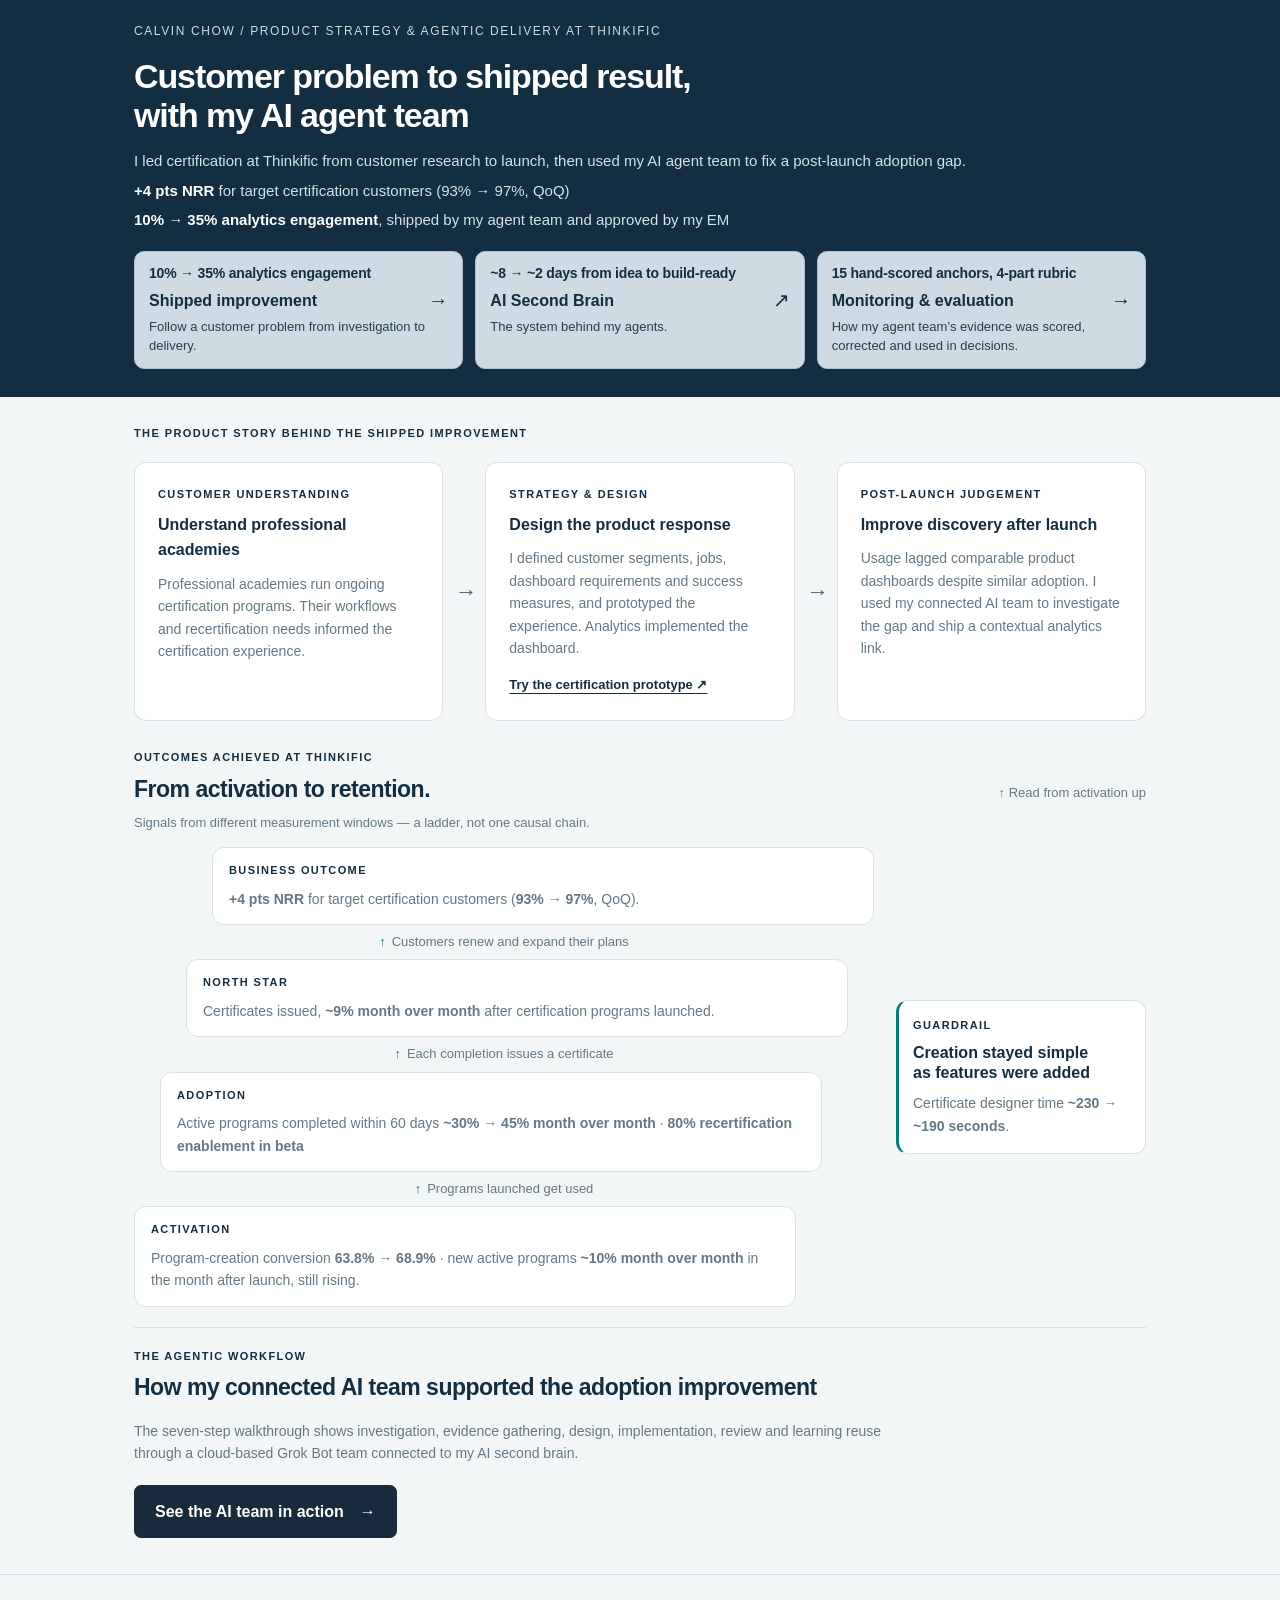
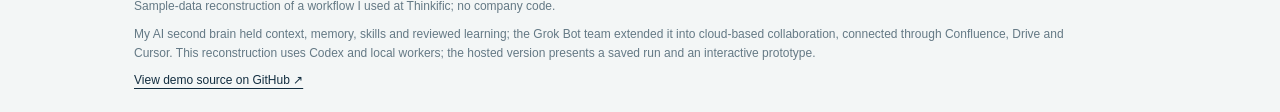
==== site/index.html @ 8ca62f76 "Give the cover hero a little more room. The eyebrow, headline, metric lines, and cards stay on the f" ====
<!doctype html>
<html lang="en">
<head><meta charset="utf-8"><meta name="viewport" content="width=device-width,initial-scale=1"><title>Calvin Chow · Agentic product workflow</title>
<style>
:root{--navy:#132e40;--action:#172b3c;--action-border:#172b3c;--action-hover:#36576b;--header-accent:#cedbe2;--hero-card:#cedbe2;--hero-border:#aebfc9;--hero-hover:#dce6eb;--teal:#097b7e;--muted:#647985;--line:#d8e2e6;--bg:#f3f6f6}*{box-sizing:border-box}body{margin:0;background:var(--bg);color:var(--navy);font:16px/1.6 -apple-system,BlinkMacSystemFont,"Segoe UI",sans-serif}a{color:var(--navy);text-underline-offset:4px}a:focus-visible{outline:3px solid #e8ad47;outline-offset:5px}.wrap{max-width:1140px;margin:auto;padding:0 5vw}header{background:var(--navy);color:white;padding:22px 0 28px}.name{font-size:12px;text-transform:uppercase;letter-spacing:1.6px;color:var(--header-accent)}.hero{max-width:none}.hero h1{margin:16px 0 14px}h1{font-size:32px;line-height:1.15;letter-spacing:-1.1px;margin:16px 0 14px;font-weight:650}@media(min-width:1200px){h1{font-size:34px}}.hero-lead{margin:0 0 20px}.hero-lead p{font-size:15px;line-height:1.55;color:#d5e2e8;max-width:none;margin:0}.hero-lead p+p{margin-top:6px}.hero-lead strong{color:#fff;font-weight:650}main.wrap{padding-top:28px;padding-bottom:36px}.intro{display:grid;grid-template-columns:repeat(3,1fr);gap:18px}.card{background:white;border:1px solid var(--line);border-radius:12px;padding:23px}h2{font-size:23px;line-height:1.3;letter-spacing:-.5px;margin:0 0 17px}h3{font-size:16px;margin:0 0 10px}.card p{color:var(--muted);font-size:14px;margin:0}.eyebrow{color:var(--navy);font-size:11px;text-transform:uppercase;letter-spacing:1.4px;font-weight:700;margin-bottom:8px}.outcomes{margin-top:28px}.timing{font-size:13px;color:var(--muted);margin:0 0 14px}.bottom{margin-top:20px}.workflow-bridge{margin-top:20px;padding-top:20px;border-top:1px solid var(--line)}.workflow-bridge p{font-size:14px;color:var(--muted);max-width:760px;margin:0}.actions{display:flex;align-items:center;flex-wrap:wrap;gap:18px}.cta{display:inline-flex;align-items:center;gap:16px;background:var(--action);color:white;padding:13px 20px;border-radius:7px;text-decoration:none;font-weight:650;border:1px solid var(--action-border)}.cta:hover{background:var(--action-hover)}footer{border-top:1px solid var(--line);padding:22px 0;font-size:12px;color:var(--muted)}footer p{margin:0 0 8px;max-width:950px}
html{scroll-behavior:smooth;scroll-padding-top:20px}.prototype-link{display:inline-block;font-size:13px;font-weight:650;margin-top:16px}.prototype-note{display:block;font-size:11px;color:var(--muted);margin-top:6px}#prototype{scroll-margin-top:30px}.story-label{margin-bottom:20px}.intro{grid-template-columns:minmax(0,1fr) 18px minmax(0,1fr) 18px minmax(0,1fr);gap:12px}.story-arrow{align-self:center;text-align:center;color:var(--navy);font-size:22px;line-height:1;opacity:.75}
.path-cards{display:grid;grid-template-columns:repeat(3,minmax(0,1fr));gap:12px;margin:0}.path-card{display:flex;flex-direction:column;gap:4px;min-height:100%;padding:12px 14px;border-radius:10px;border:1px solid var(--hero-border);background:var(--hero-card);text-decoration:none;color:var(--navy);transition:background .15s,border-color .15s}.path-card:hover{background:var(--hero-hover);border-color:var(--hero-border)}.path-kicker{font-size:14px;font-weight:700;line-height:1.35;letter-spacing:-.2px}.path-title{display:flex;align-items:center;justify-content:space-between;gap:12px;font-size:16px;font-weight:650;line-height:1.35}.path-title>span{color:var(--navy);font-size:20px;font-weight:400}.path-description{font-size:13px;line-height:1.45;color:#243e4c}
.ladder-layout{display:grid;grid-template-columns:minmax(0,1fr) 250px;gap:22px;align-items:center}.ladder{list-style:none;padding:0;margin:0;display:flex;flex-direction:column-reverse}.rung{background:#fff;border:1px solid var(--line);border-radius:12px;padding:14px 16px}.ladder .rung:nth-child(1){margin-right:78px}.ladder .rung:nth-child(3){margin-left:26px;margin-right:52px}.ladder .rung:nth-child(5){margin-left:52px;margin-right:26px}.ladder .rung:nth-child(7){margin-left:78px}.rung h3{margin:0 0 6px}.rung p{margin:0;color:var(--muted);font-size:14px}.rung p+p{margin-top:6px}.rung-link{padding:8px 18px;text-align:center;color:var(--muted);font-size:13px;line-height:1.4}.rung-link span{color:var(--teal);font-weight:650;margin-right:6px}.guardrail{background:#fff;border:1px solid var(--line);border-left:3px solid var(--teal);border-radius:12px;padding:16px 16px 16px 14px}.outcomes-head{display:flex;align-items:baseline;justify-content:space-between;gap:16px;margin:0 0 8px}.outcomes-head h2{margin:0}.ladder-cue{margin:0;font-size:13px;color:var(--muted);white-space:nowrap}.guardrail h3{margin:0 0 8px;line-height:1.3}.guardrail p{margin:0;color:var(--muted);font-size:14px}
@media(max-width:900px){.path-cards{grid-template-columns:1fr}}
@media(max-width:760px){.intro{grid-template-columns:minmax(0,1fr);gap:14px}.ladder-layout{grid-template-columns:1fr}.ladder-heading,.outcomes-head{flex-wrap:wrap}.ladder-cue{white-space:normal}.ladder .rung{margin:0!important}.wrap{padding:0 6vw}header{padding-bottom:24px}.card{padding:20px}.story-arrow{justify-self:center;transform:rotate(90deg)}}
@media(prefers-reduced-motion:reduce){html{scroll-behavior:auto}.path-card{transition:none}}
</style><script defer src="analytics.js"></script>
</head>
<body><header><div class="wrap"><div class="name">Calvin Chow / Product strategy &amp; agentic delivery at Thinkific</div><div class="hero"><h1>Customer problem to shipped result,<br>with my AI agent team</h1><!-- 10% → 35% metric name: analytics engagement --><div class="hero-lead"><p>I led certification at Thinkific from customer research to launch, then used my AI agent team to fix a post-launch adoption gap.</p><p><strong>+4 pts NRR</strong> for target certification customers (93% → 97%, QoQ)</p><p><strong>10% → 35% analytics engagement</strong>, shipped by my agent team and approved by my EM</p></div><div class="path-cards" aria-label="Explore the agent team"><a class="path-card" href="workflow.html"><span class="path-kicker">10% → 35% analytics engagement</span><span class="path-title">Shipped improvement <span aria-hidden="true">→</span></span><span class="path-description">Follow a customer problem from investigation to delivery.</span></a><a class="path-card" href="https://calvin-chow-pm.github.io/pm-ai-second-brain/"><span class="path-kicker">~8 → ~2 days from idea to build-ready</span><span class="path-title">AI Second Brain <span aria-hidden="true">↗</span></span><span class="path-description">The system behind my agents.</span></a><a class="path-card" href="system.html"><span class="path-kicker">15 hand-scored anchors, 4-part rubric</span><span class="path-title">Monitoring &amp; evaluation <span aria-hidden="true">→</span></span><span class="path-description">How my agent team’s evidence was scored, corrected and used in decisions.</span></a></div></div></div></header>
<main class="wrap">
<section id="strategy" aria-label="Product strategy"><div class="eyebrow story-label">The product story behind the shipped improvement</div><div class="intro"><section class="card"><div class="eyebrow">Customer understanding</div><h3>Understand professional academies</h3><p>Professional academies run ongoing certification programs. Their workflows and recertification needs informed the certification experience.</p></section><span class="story-arrow" aria-hidden="true">→</span><section class="card"><div class="eyebrow">Strategy &amp; design</div><h3>Design the product response</h3><p>I defined customer segments, jobs, dashboard requirements and success measures, and prototyped the experience. Analytics implemented the dashboard.</p><a class="prototype-link" id="prototype" href="https://calvin-chow-pm.github.io/agentic-product-workflow/prototype.html?view=overview">Try the certification prototype ↗</a></section><span class="story-arrow" aria-hidden="true">→</span><section class="card"><div class="eyebrow">Post-launch judgement</div><h3>Improve discovery after launch</h3><p>Usage lagged comparable product dashboards despite similar adoption. I used my connected AI team to investigate the gap and ship a contextual analytics link.</p></section></div>
</section>
<section class="outcomes" id="outcomes"><div class="eyebrow">Outcomes achieved at Thinkific</div><div class="outcomes-head"><h2>From activation to retention.</h2><p class="ladder-cue">↑ Read from activation up</p></div><p class="timing">Signals from different measurement windows — a ladder, not one causal chain.</p><div class="ladder-layout"><ol class="ladder"><li class="rung"><div class="eyebrow">Activation</div><p>Program-creation conversion <strong>63.8% → 68.9%</strong> · new active programs <strong>~10% month over month</strong> in the month after launch, still rising.</p></li><li class="rung-link"><span aria-hidden="true">↑</span>Programs launched get used</li><li class="rung"><div class="eyebrow">Adoption</div><p>Active programs completed within 60 days <strong>~30% → 45% month over month</strong> · <strong>80% recertification enablement in beta</strong></p></li><li class="rung-link"><span aria-hidden="true">↑</span>Each completion issues a certificate</li><li class="rung"><div class="eyebrow">North star</div><p>Certificates issued, <strong>~9% month over month</strong> after certification programs launched.</p></li><li class="rung-link"><span aria-hidden="true">↑</span>Customers renew and expand their plans</li><li class="rung"><div class="eyebrow">Business outcome</div><p><strong>+4 pts NRR</strong> for target certification customers (<strong>93% → 97%</strong>, QoQ).</p></li></ol><aside class="guardrail"><div class="eyebrow">Guardrail</div><h3>Creation stayed simple<br>as features were added</h3><p>Certificate designer time <strong>~230 → ~190 seconds</strong>.</p></aside></div></section>
<section class="workflow-bridge" aria-labelledby="workflow-heading"><div class="eyebrow">The agentic workflow</div><h2 id="workflow-heading">How my connected AI team supported the adoption improvement</h2><p>The seven-step walkthrough shows investigation, evidence gathering, design, implementation, review and learning reuse through a cloud-based Grok Bot team connected to my AI second brain.</p><div class="actions bottom"><a class="cta" href="workflow.html">See the AI team in action <span aria-hidden="true">→</span></a></div></section></main>
<footer><div class="wrap"><p>Sample-data reconstruction of a workflow I used at Thinkific; no company code.</p><p>My AI second brain held context, memory, skills and reviewed learning; the Grok Bot team extended it into cloud-based collaboration, connected through Confluence, Drive and Cursor. This reconstruction uses Codex and local workers; the hosted version presents a saved run and an interactive prototype.</p><a href="https://github.com/calvin-chow-pm/agentic-product-workflow">View demo source on GitHub ↗</a></div></footer></body></html>
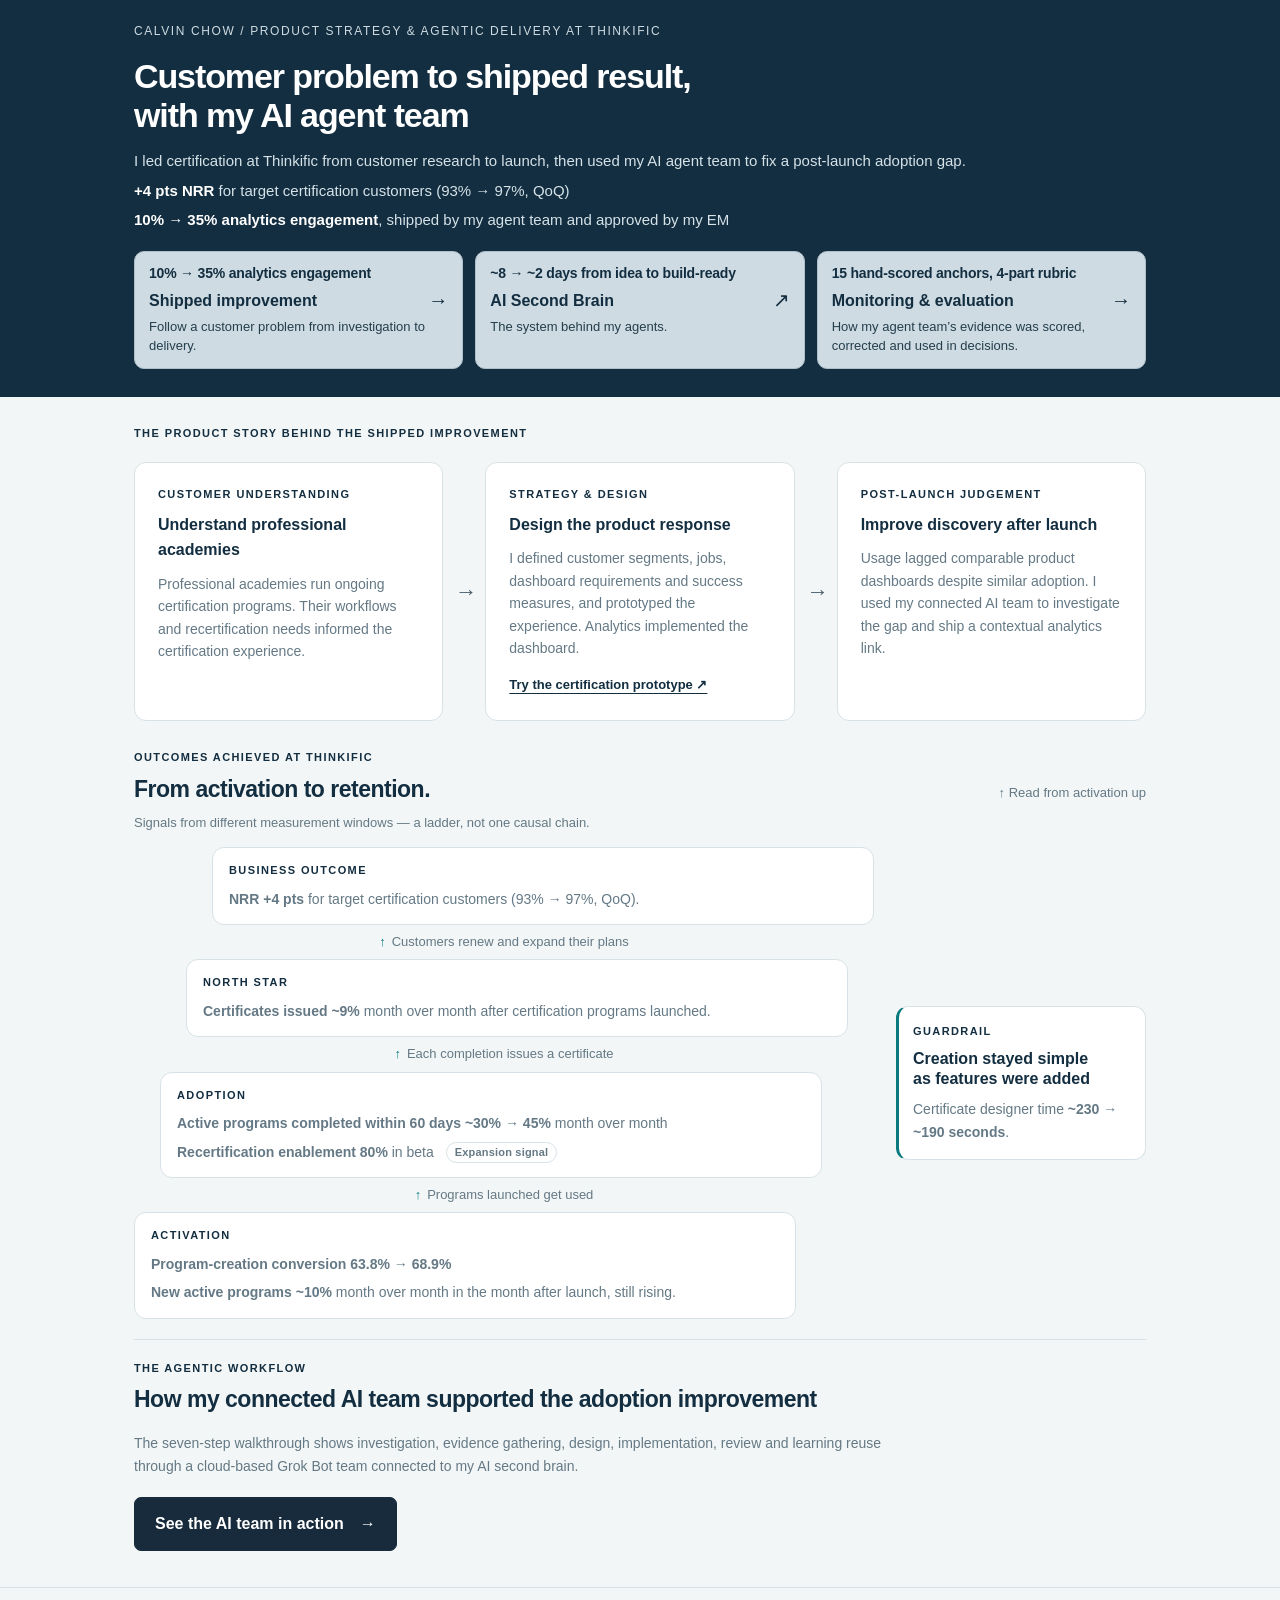
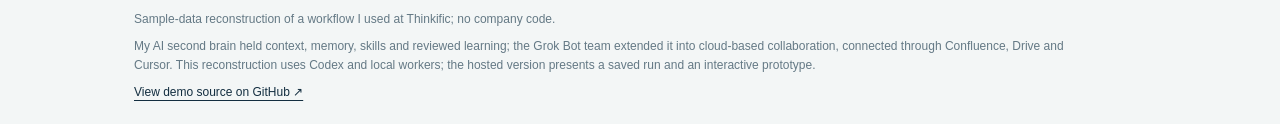
==== commit f9693231: "Format ladder metrics and clear the monitoring CTA from the divider. Each metric name and change are" ====
--- a/site/index.html
+++ b/site/index.html
@@ -5,7 +5,7 @@
 :root{--navy:#132e40;--action:#172b3c;--action-border:#172b3c;--action-hover:#36576b;--header-accent:#cedbe2;--hero-card:#cedbe2;--hero-border:#aebfc9;--hero-hover:#dce6eb;--teal:#097b7e;--muted:#647985;--line:#d8e2e6;--bg:#f3f6f6}*{box-sizing:border-box}body{margin:0;background:var(--bg);color:var(--navy);font:16px/1.6 -apple-system,BlinkMacSystemFont,"Segoe UI",sans-serif}a{color:var(--navy);text-underline-offset:4px}a:focus-visible{outline:3px solid #e8ad47;outline-offset:5px}.wrap{max-width:1140px;margin:auto;padding:0 5vw}header{background:var(--navy);color:white;padding:22px 0 28px}.name{font-size:12px;text-transform:uppercase;letter-spacing:1.6px;color:var(--header-accent)}.hero{max-width:none}.hero h1{margin:16px 0 14px}h1{font-size:32px;line-height:1.15;letter-spacing:-1.1px;margin:16px 0 14px;font-weight:650}@media(min-width:1200px){h1{font-size:34px}}.hero-lead{margin:0 0 20px}.hero-lead p{font-size:15px;line-height:1.55;color:#d5e2e8;max-width:none;margin:0}.hero-lead p+p{margin-top:6px}.hero-lead strong{color:#fff;font-weight:650}main.wrap{padding-top:28px;padding-bottom:36px}.intro{display:grid;grid-template-columns:repeat(3,1fr);gap:18px}.card{background:white;border:1px solid var(--line);border-radius:12px;padding:23px}h2{font-size:23px;line-height:1.3;letter-spacing:-.5px;margin:0 0 17px}h3{font-size:16px;margin:0 0 10px}.card p{color:var(--muted);font-size:14px;margin:0}.eyebrow{color:var(--navy);font-size:11px;text-transform:uppercase;letter-spacing:1.4px;font-weight:700;margin-bottom:8px}.outcomes{margin-top:28px}.timing{font-size:13px;color:var(--muted);margin:0 0 14px}.bottom{margin-top:20px}.workflow-bridge{margin-top:20px;padding-top:20px;border-top:1px solid var(--line)}.workflow-bridge p{font-size:14px;color:var(--muted);max-width:760px;margin:0}.actions{display:flex;align-items:center;flex-wrap:wrap;gap:18px}.cta{display:inline-flex;align-items:center;gap:16px;background:var(--action);color:white;padding:13px 20px;border-radius:7px;text-decoration:none;font-weight:650;border:1px solid var(--action-border)}.cta:hover{background:var(--action-hover)}footer{border-top:1px solid var(--line);padding:22px 0;font-size:12px;color:var(--muted)}footer p{margin:0 0 8px;max-width:950px}
 html{scroll-behavior:smooth;scroll-padding-top:20px}.prototype-link{display:inline-block;font-size:13px;font-weight:650;margin-top:16px}.prototype-note{display:block;font-size:11px;color:var(--muted);margin-top:6px}#prototype{scroll-margin-top:30px}.story-label{margin-bottom:20px}.intro{grid-template-columns:minmax(0,1fr) 18px minmax(0,1fr) 18px minmax(0,1fr);gap:12px}.story-arrow{align-self:center;text-align:center;color:var(--navy);font-size:22px;line-height:1;opacity:.75}
 .path-cards{display:grid;grid-template-columns:repeat(3,minmax(0,1fr));gap:12px;margin:0}.path-card{display:flex;flex-direction:column;gap:4px;min-height:100%;padding:12px 14px;border-radius:10px;border:1px solid var(--hero-border);background:var(--hero-card);text-decoration:none;color:var(--navy);transition:background .15s,border-color .15s}.path-card:hover{background:var(--hero-hover);border-color:var(--hero-border)}.path-kicker{font-size:14px;font-weight:700;line-height:1.35;letter-spacing:-.2px}.path-title{display:flex;align-items:center;justify-content:space-between;gap:12px;font-size:16px;font-weight:650;line-height:1.35}.path-title>span{color:var(--navy);font-size:20px;font-weight:400}.path-description{font-size:13px;line-height:1.45;color:#243e4c}
-.ladder-layout{display:grid;grid-template-columns:minmax(0,1fr) 250px;gap:22px;align-items:center}.ladder{list-style:none;padding:0;margin:0;display:flex;flex-direction:column-reverse}.rung{background:#fff;border:1px solid var(--line);border-radius:12px;padding:14px 16px}.ladder .rung:nth-child(1){margin-right:78px}.ladder .rung:nth-child(3){margin-left:26px;margin-right:52px}.ladder .rung:nth-child(5){margin-left:52px;margin-right:26px}.ladder .rung:nth-child(7){margin-left:78px}.rung h3{margin:0 0 6px}.rung p{margin:0;color:var(--muted);font-size:14px}.rung p+p{margin-top:6px}.rung-link{padding:8px 18px;text-align:center;color:var(--muted);font-size:13px;line-height:1.4}.rung-link span{color:var(--teal);font-weight:650;margin-right:6px}.guardrail{background:#fff;border:1px solid var(--line);border-left:3px solid var(--teal);border-radius:12px;padding:16px 16px 16px 14px}.outcomes-head{display:flex;align-items:baseline;justify-content:space-between;gap:16px;margin:0 0 8px}.outcomes-head h2{margin:0}.ladder-cue{margin:0;font-size:13px;color:var(--muted);white-space:nowrap}.guardrail h3{margin:0 0 8px;line-height:1.3}.guardrail p{margin:0;color:var(--muted);font-size:14px}
+.ladder-layout{display:grid;grid-template-columns:minmax(0,1fr) 250px;gap:22px;align-items:center}.ladder{list-style:none;padding:0;margin:0;display:flex;flex-direction:column-reverse}.rung{background:#fff;border:1px solid var(--line);border-radius:12px;padding:14px 16px}.ladder .rung:nth-child(1){margin-right:78px}.ladder .rung:nth-child(3){margin-left:26px;margin-right:52px}.ladder .rung:nth-child(5){margin-left:52px;margin-right:26px}.ladder .rung:nth-child(7){margin-left:78px}.rung h3{margin:0 0 6px}.rung p{margin:0;color:var(--muted);font-size:14px}.signal{display:inline-block;margin-left:8px;padding:1px 8px;border:1px solid var(--line);border-radius:999px;color:var(--muted);font-size:11px;font-weight:650;letter-spacing:.2px;line-height:1.6;vertical-align:1px}.rung p+p{margin-top:6px}.rung-link{padding:8px 18px;text-align:center;color:var(--muted);font-size:13px;line-height:1.4}.rung-link span{color:var(--teal);font-weight:650;margin-right:6px}.guardrail{background:#fff;border:1px solid var(--line);border-left:3px solid var(--teal);border-radius:12px;padding:16px 16px 16px 14px}.outcomes-head{display:flex;align-items:baseline;justify-content:space-between;gap:16px;margin:0 0 8px}.outcomes-head h2{margin:0}.ladder-cue{margin:0;font-size:13px;color:var(--muted);white-space:nowrap}.guardrail h3{margin:0 0 8px;line-height:1.3}.guardrail p{margin:0;color:var(--muted);font-size:14px}
 @media(max-width:900px){.path-cards{grid-template-columns:1fr}}
 @media(max-width:760px){.intro{grid-template-columns:minmax(0,1fr);gap:14px}.ladder-layout{grid-template-columns:1fr}.ladder-heading,.outcomes-head{flex-wrap:wrap}.ladder-cue{white-space:normal}.ladder .rung{margin:0!important}.wrap{padding:0 6vw}header{padding-bottom:24px}.card{padding:20px}.story-arrow{justify-self:center;transform:rotate(90deg)}}
 @media(prefers-reduced-motion:reduce){html{scroll-behavior:auto}.path-card{transition:none}}
@@ -15,6 +15,6 @@
 <main class="wrap">
 <section id="strategy" aria-label="Product strategy"><div class="eyebrow story-label">The product story behind the shipped improvement</div><div class="intro"><section class="card"><div class="eyebrow">Customer understanding</div><h3>Understand professional academies</h3><p>Professional academies run ongoing certification programs. Their workflows and recertification needs informed the certification experience.</p></section><span class="story-arrow" aria-hidden="true">→</span><section class="card"><div class="eyebrow">Strategy &amp; design</div><h3>Design the product response</h3><p>I defined customer segments, jobs, dashboard requirements and success measures, and prototyped the experience. Analytics implemented the dashboard.</p><a class="prototype-link" id="prototype" href="https://calvin-chow-pm.github.io/agentic-product-workflow/prototype.html?view=overview">Try the certification prototype ↗</a></section><span class="story-arrow" aria-hidden="true">→</span><section class="card"><div class="eyebrow">Post-launch judgement</div><h3>Improve discovery after launch</h3><p>Usage lagged comparable product dashboards despite similar adoption. I used my connected AI team to investigate the gap and ship a contextual analytics link.</p></section></div>
 </section>
-<section class="outcomes" id="outcomes"><div class="eyebrow">Outcomes achieved at Thinkific</div><div class="outcomes-head"><h2>From activation to retention.</h2><p class="ladder-cue">↑ Read from activation up</p></div><p class="timing">Signals from different measurement windows — a ladder, not one causal chain.</p><div class="ladder-layout"><ol class="ladder"><li class="rung"><div class="eyebrow">Activation</div><p>Program-creation conversion <strong>63.8% → 68.9%</strong> · new active programs <strong>~10% month over month</strong> in the month after launch, still rising.</p></li><li class="rung-link"><span aria-hidden="true">↑</span>Programs launched get used</li><li class="rung"><div class="eyebrow">Adoption</div><p>Active programs completed within 60 days <strong>~30% → 45% month over month</strong> · <strong>80% recertification enablement in beta</strong></p></li><li class="rung-link"><span aria-hidden="true">↑</span>Each completion issues a certificate</li><li class="rung"><div class="eyebrow">North star</div><p>Certificates issued, <strong>~9% month over month</strong> after certification programs launched.</p></li><li class="rung-link"><span aria-hidden="true">↑</span>Customers renew and expand their plans</li><li class="rung"><div class="eyebrow">Business outcome</div><p><strong>+4 pts NRR</strong> for target certification customers (<strong>93% → 97%</strong>, QoQ).</p></li></ol><aside class="guardrail"><div class="eyebrow">Guardrail</div><h3>Creation stayed simple<br>as features were added</h3><p>Certificate designer time <strong>~230 → ~190 seconds</strong>.</p></aside></div></section>
+<section class="outcomes" id="outcomes"><div class="eyebrow">Outcomes achieved at Thinkific</div><div class="outcomes-head"><h2>From activation to retention.</h2><p class="ladder-cue">↑ Read from activation up</p></div><p class="timing">Signals from different measurement windows — a ladder, not one causal chain.</p><div class="ladder-layout"><ol class="ladder"><li class="rung"><div class="eyebrow">Activation</div><p><strong>Program-creation conversion</strong> <strong>63.8% → 68.9%</strong></p><p><strong>New active programs</strong> <strong>~10%</strong> month over month in the month after launch, still rising.</p></li><li class="rung-link"><span aria-hidden="true">↑</span>Programs launched get used</li><li class="rung"><div class="eyebrow">Adoption</div><p><strong>Active programs completed within 60 days</strong> <strong>~30% → 45%</strong> month over month</p><p><strong>Recertification enablement</strong> <strong>80%</strong> in beta <span class="signal">Expansion signal</span></p></li><li class="rung-link"><span aria-hidden="true">↑</span>Each completion issues a certificate</li><li class="rung"><div class="eyebrow">North star</div><p><strong>Certificates issued</strong> <strong>~9%</strong> month over month after certification programs launched.</p></li><li class="rung-link"><span aria-hidden="true">↑</span>Customers renew and expand their plans</li><li class="rung"><div class="eyebrow">Business outcome</div><p><strong>NRR</strong> <strong>+4 pts</strong> for target certification customers (93% → 97%, QoQ).</p></li></ol><aside class="guardrail"><div class="eyebrow">Guardrail</div><h3>Creation stayed simple<br>as features were added</h3><p>Certificate designer time <strong>~230 → ~190 seconds</strong>.</p></aside></div></section>
 <section class="workflow-bridge" aria-labelledby="workflow-heading"><div class="eyebrow">The agentic workflow</div><h2 id="workflow-heading">How my connected AI team supported the adoption improvement</h2><p>The seven-step walkthrough shows investigation, evidence gathering, design, implementation, review and learning reuse through a cloud-based Grok Bot team connected to my AI second brain.</p><div class="actions bottom"><a class="cta" href="workflow.html">See the AI team in action <span aria-hidden="true">→</span></a></div></section></main>
 <footer><div class="wrap"><p>Sample-data reconstruction of a workflow I used at Thinkific; no company code.</p><p>My AI second brain held context, memory, skills and reviewed learning; the Grok Bot team extended it into cloud-based collaboration, connected through Confluence, Drive and Cursor. This reconstruction uses Codex and local workers; the hosted version presents a saved run and an interactive prototype.</p><a href="https://github.com/calvin-chow-pm/agentic-product-workflow">View demo source on GitHub ↗</a></div></footer></body></html>
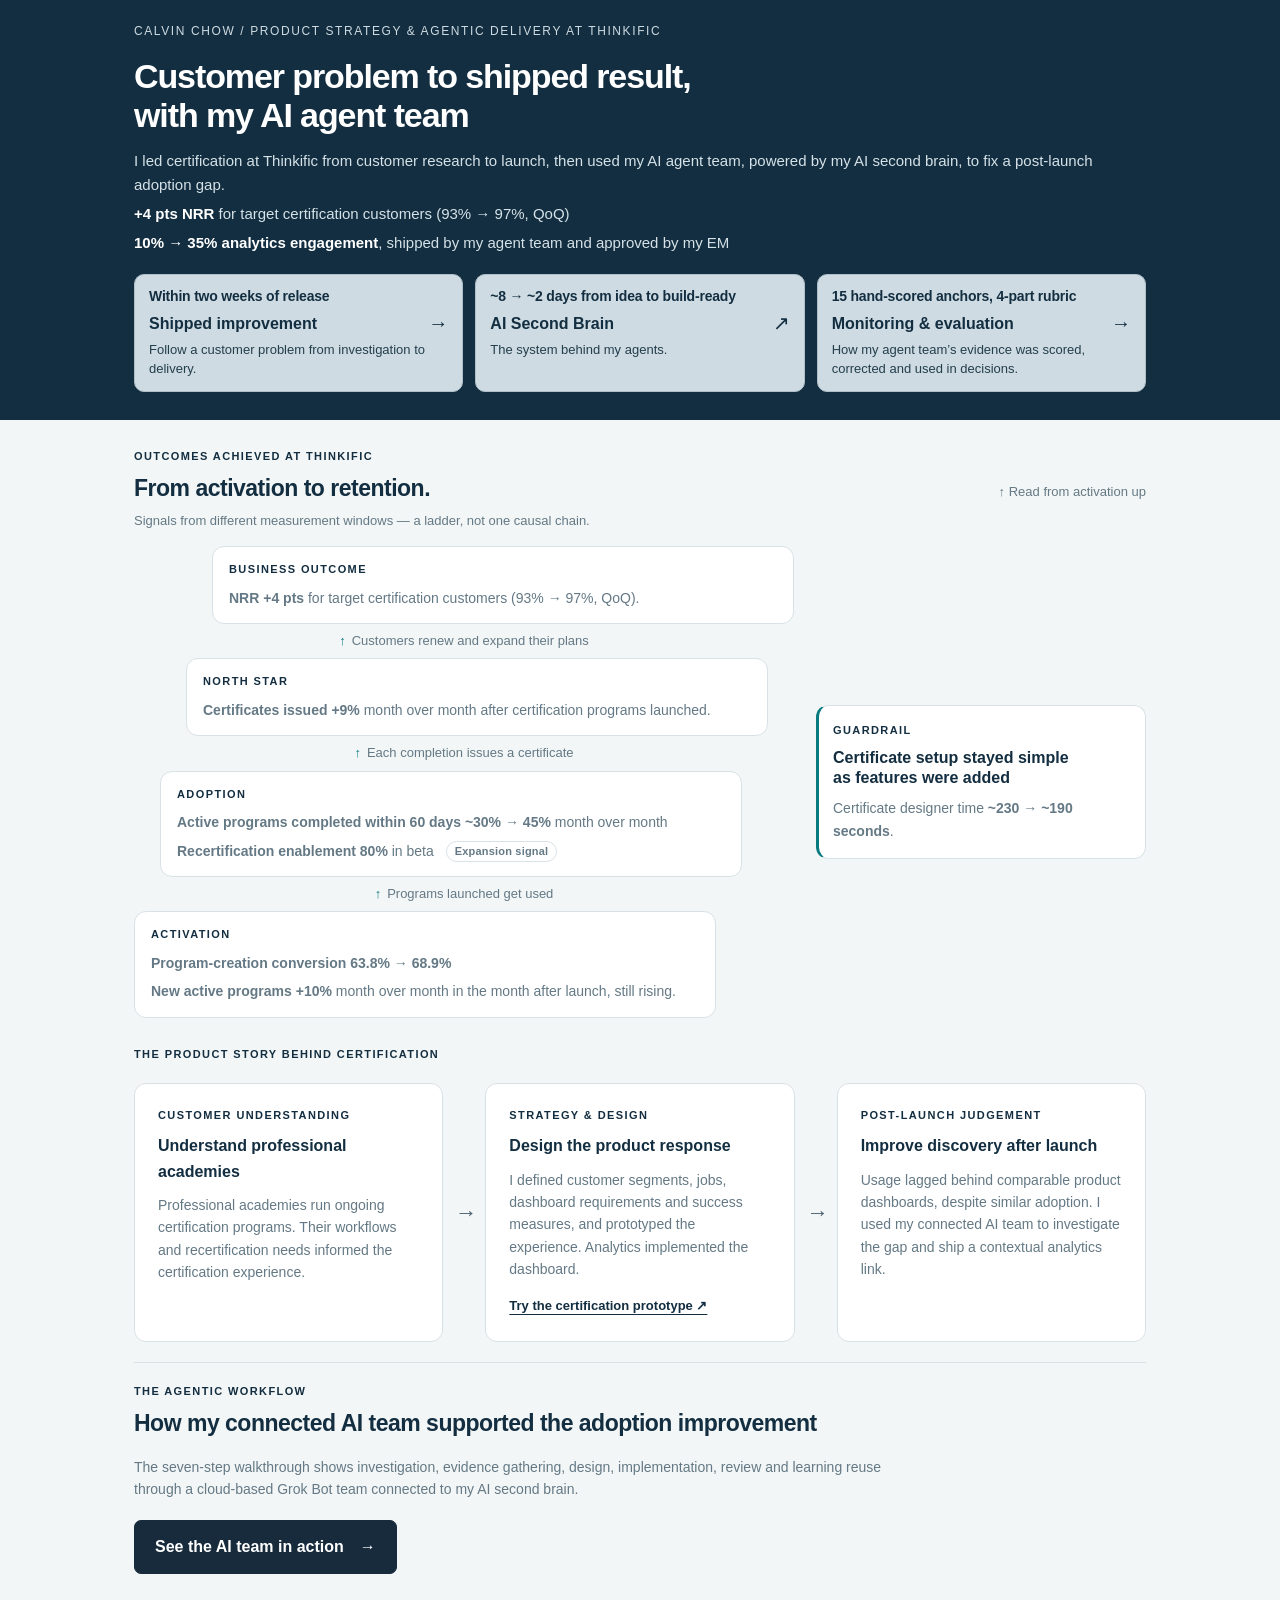
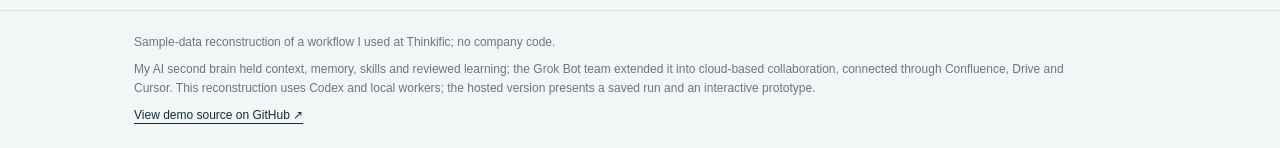
==== commit 42587e0d: "Move the outcomes ladder under the cover hero. The opening line names the second brain, the shipped-" ====
--- a/site/index.html
+++ b/site/index.html
@@ -2,19 +2,19 @@
 <html lang="en">
 <head><meta charset="utf-8"><meta name="viewport" content="width=device-width,initial-scale=1"><title>Calvin Chow · Agentic product workflow</title>
 <style>
-:root{--navy:#132e40;--action:#172b3c;--action-border:#172b3c;--action-hover:#36576b;--header-accent:#cedbe2;--hero-card:#cedbe2;--hero-border:#aebfc9;--hero-hover:#dce6eb;--teal:#097b7e;--muted:#647985;--line:#d8e2e6;--bg:#f3f6f6}*{box-sizing:border-box}body{margin:0;background:var(--bg);color:var(--navy);font:16px/1.6 -apple-system,BlinkMacSystemFont,"Segoe UI",sans-serif}a{color:var(--navy);text-underline-offset:4px}a:focus-visible{outline:3px solid #e8ad47;outline-offset:5px}.wrap{max-width:1140px;margin:auto;padding:0 5vw}header{background:var(--navy);color:white;padding:22px 0 28px}.name{font-size:12px;text-transform:uppercase;letter-spacing:1.6px;color:var(--header-accent)}.hero{max-width:none}.hero h1{margin:16px 0 14px}h1{font-size:32px;line-height:1.15;letter-spacing:-1.1px;margin:16px 0 14px;font-weight:650}@media(min-width:1200px){h1{font-size:34px}}.hero-lead{margin:0 0 20px}.hero-lead p{font-size:15px;line-height:1.55;color:#d5e2e8;max-width:none;margin:0}.hero-lead p+p{margin-top:6px}.hero-lead strong{color:#fff;font-weight:650}main.wrap{padding-top:28px;padding-bottom:36px}.intro{display:grid;grid-template-columns:repeat(3,1fr);gap:18px}.card{background:white;border:1px solid var(--line);border-radius:12px;padding:23px}h2{font-size:23px;line-height:1.3;letter-spacing:-.5px;margin:0 0 17px}h3{font-size:16px;margin:0 0 10px}.card p{color:var(--muted);font-size:14px;margin:0}.eyebrow{color:var(--navy);font-size:11px;text-transform:uppercase;letter-spacing:1.4px;font-weight:700;margin-bottom:8px}.outcomes{margin-top:28px}.timing{font-size:13px;color:var(--muted);margin:0 0 14px}.bottom{margin-top:20px}.workflow-bridge{margin-top:20px;padding-top:20px;border-top:1px solid var(--line)}.workflow-bridge p{font-size:14px;color:var(--muted);max-width:760px;margin:0}.actions{display:flex;align-items:center;flex-wrap:wrap;gap:18px}.cta{display:inline-flex;align-items:center;gap:16px;background:var(--action);color:white;padding:13px 20px;border-radius:7px;text-decoration:none;font-weight:650;border:1px solid var(--action-border)}.cta:hover{background:var(--action-hover)}footer{border-top:1px solid var(--line);padding:22px 0;font-size:12px;color:var(--muted)}footer p{margin:0 0 8px;max-width:950px}
+:root{--navy:#132e40;--action:#172b3c;--action-border:#172b3c;--action-hover:#36576b;--header-accent:#cedbe2;--hero-card:#cedbe2;--hero-border:#aebfc9;--hero-hover:#dce6eb;--teal:#097b7e;--muted:#647985;--line:#d8e2e6;--bg:#f3f6f6}*{box-sizing:border-box}body{margin:0;background:var(--bg);color:var(--navy);font:16px/1.6 -apple-system,BlinkMacSystemFont,"Segoe UI",sans-serif}a{color:var(--navy);text-underline-offset:4px}a:focus-visible{outline:3px solid #e8ad47;outline-offset:5px}.wrap{max-width:1140px;margin:auto;padding:0 5vw}header{background:var(--navy);color:white;padding:22px 0 28px}.name{font-size:12px;text-transform:uppercase;letter-spacing:1.6px;color:var(--header-accent)}.hero{max-width:none}.hero h1{margin:16px 0 14px}h1{font-size:32px;line-height:1.15;letter-spacing:-1.1px;margin:16px 0 14px;font-weight:650}@media(min-width:1200px){h1{font-size:34px}}.hero-lead{margin:0 0 20px}.hero-lead p{font-size:15px;line-height:1.55;color:#d5e2e8;max-width:none;margin:0}.hero-lead p+p{margin-top:6px}.hero-lead strong{color:#fff;font-weight:650}main.wrap{padding-top:28px;padding-bottom:36px}.intro{display:grid;grid-template-columns:repeat(3,1fr);gap:18px}.card{background:white;border:1px solid var(--line);border-radius:12px;padding:23px}h2{font-size:23px;line-height:1.3;letter-spacing:-.5px;margin:0 0 17px}h3{font-size:16px;margin:0 0 10px}.card p{color:var(--muted);font-size:14px;margin:0}.eyebrow{color:var(--navy);font-size:11px;text-transform:uppercase;letter-spacing:1.4px;font-weight:700;margin-bottom:8px}#strategy{margin-top:28px}.timing{font-size:13px;color:var(--muted);margin:0 0 14px}.bottom{margin-top:20px}.workflow-bridge{margin-top:20px;padding-top:20px;border-top:1px solid var(--line)}.workflow-bridge p{font-size:14px;color:var(--muted);max-width:760px;margin:0}.actions{display:flex;align-items:center;flex-wrap:wrap;gap:18px}.cta{display:inline-flex;align-items:center;gap:16px;background:var(--action);color:white;padding:13px 20px;border-radius:7px;text-decoration:none;font-weight:650;border:1px solid var(--action-border)}.cta:hover{background:var(--action-hover)}footer{border-top:1px solid var(--line);padding:22px 0;font-size:12px;color:var(--muted)}footer p{margin:0 0 8px;max-width:950px}
 html{scroll-behavior:smooth;scroll-padding-top:20px}.prototype-link{display:inline-block;font-size:13px;font-weight:650;margin-top:16px}.prototype-note{display:block;font-size:11px;color:var(--muted);margin-top:6px}#prototype{scroll-margin-top:30px}.story-label{margin-bottom:20px}.intro{grid-template-columns:minmax(0,1fr) 18px minmax(0,1fr) 18px minmax(0,1fr);gap:12px}.story-arrow{align-self:center;text-align:center;color:var(--navy);font-size:22px;line-height:1;opacity:.75}
 .path-cards{display:grid;grid-template-columns:repeat(3,minmax(0,1fr));gap:12px;margin:0}.path-card{display:flex;flex-direction:column;gap:4px;min-height:100%;padding:12px 14px;border-radius:10px;border:1px solid var(--hero-border);background:var(--hero-card);text-decoration:none;color:var(--navy);transition:background .15s,border-color .15s}.path-card:hover{background:var(--hero-hover);border-color:var(--hero-border)}.path-kicker{font-size:14px;font-weight:700;line-height:1.35;letter-spacing:-.2px}.path-title{display:flex;align-items:center;justify-content:space-between;gap:12px;font-size:16px;font-weight:650;line-height:1.35}.path-title>span{color:var(--navy);font-size:20px;font-weight:400}.path-description{font-size:13px;line-height:1.45;color:#243e4c}
-.ladder-layout{display:grid;grid-template-columns:minmax(0,1fr) 250px;gap:22px;align-items:center}.ladder{list-style:none;padding:0;margin:0;display:flex;flex-direction:column-reverse}.rung{background:#fff;border:1px solid var(--line);border-radius:12px;padding:14px 16px}.ladder .rung:nth-child(1){margin-right:78px}.ladder .rung:nth-child(3){margin-left:26px;margin-right:52px}.ladder .rung:nth-child(5){margin-left:52px;margin-right:26px}.ladder .rung:nth-child(7){margin-left:78px}.rung h3{margin:0 0 6px}.rung p{margin:0;color:var(--muted);font-size:14px}.signal{display:inline-block;margin-left:8px;padding:1px 8px;border:1px solid var(--line);border-radius:999px;color:var(--muted);font-size:11px;font-weight:650;letter-spacing:.2px;line-height:1.6;vertical-align:1px}.rung p+p{margin-top:6px}.rung-link{padding:8px 18px;text-align:center;color:var(--muted);font-size:13px;line-height:1.4}.rung-link span{color:var(--teal);font-weight:650;margin-right:6px}.guardrail{background:#fff;border:1px solid var(--line);border-left:3px solid var(--teal);border-radius:12px;padding:16px 16px 16px 14px}.outcomes-head{display:flex;align-items:baseline;justify-content:space-between;gap:16px;margin:0 0 8px}.outcomes-head h2{margin:0}.ladder-cue{margin:0;font-size:13px;color:var(--muted);white-space:nowrap}.guardrail h3{margin:0 0 8px;line-height:1.3}.guardrail p{margin:0;color:var(--muted);font-size:14px}
+.ladder-layout{display:grid;grid-template-columns:minmax(0,1fr) 330px;gap:22px;align-items:center}.ladder{list-style:none;padding:0;margin:0;display:flex;flex-direction:column-reverse}.rung{background:#fff;border:1px solid var(--line);border-radius:12px;padding:14px 16px}.ladder .rung:nth-child(1){margin-right:78px}.ladder .rung:nth-child(3){margin-left:26px;margin-right:52px}.ladder .rung:nth-child(5){margin-left:52px;margin-right:26px}.ladder .rung:nth-child(7){margin-left:78px}.rung h3{margin:0 0 6px}.rung p{margin:0;color:var(--muted);font-size:14px}.signal{display:inline-block;margin-left:8px;padding:1px 8px;border:1px solid var(--line);border-radius:999px;color:var(--muted);font-size:11px;font-weight:650;letter-spacing:.2px;line-height:1.6;vertical-align:1px}.rung p+p{margin-top:6px}.rung-link{padding:8px 18px;text-align:center;color:var(--muted);font-size:13px;line-height:1.4}.rung-link span{color:var(--teal);font-weight:650;margin-right:6px}.guardrail{background:#fff;border:1px solid var(--line);border-left:3px solid var(--teal);border-radius:12px;padding:16px 16px 16px 14px}.outcomes-head{display:flex;align-items:baseline;justify-content:space-between;gap:16px;margin:0 0 8px}.outcomes-head h2{margin:0}.ladder-cue{margin:0;font-size:13px;color:var(--muted);white-space:nowrap}.guardrail h3{margin:0 0 8px;line-height:1.3}.guardrail h3 span{white-space:nowrap}.guardrail p{margin:0;color:var(--muted);font-size:14px}
 @media(max-width:900px){.path-cards{grid-template-columns:1fr}}
 @media(max-width:760px){.intro{grid-template-columns:minmax(0,1fr);gap:14px}.ladder-layout{grid-template-columns:1fr}.ladder-heading,.outcomes-head{flex-wrap:wrap}.ladder-cue{white-space:normal}.ladder .rung{margin:0!important}.wrap{padding:0 6vw}header{padding-bottom:24px}.card{padding:20px}.story-arrow{justify-self:center;transform:rotate(90deg)}}
 @media(prefers-reduced-motion:reduce){html{scroll-behavior:auto}.path-card{transition:none}}
 </style><script defer src="analytics.js"></script>
 </head>
-<body><header><div class="wrap"><div class="name">Calvin Chow / Product strategy &amp; agentic delivery at Thinkific</div><div class="hero"><h1>Customer problem to shipped result,<br>with my AI agent team</h1><!-- 10% → 35% metric name: analytics engagement --><div class="hero-lead"><p>I led certification at Thinkific from customer research to launch, then used my AI agent team to fix a post-launch adoption gap.</p><p><strong>+4 pts NRR</strong> for target certification customers (93% → 97%, QoQ)</p><p><strong>10% → 35% analytics engagement</strong>, shipped by my agent team and approved by my EM</p></div><div class="path-cards" aria-label="Explore the agent team"><a class="path-card" href="workflow.html"><span class="path-kicker">10% → 35% analytics engagement</span><span class="path-title">Shipped improvement <span aria-hidden="true">→</span></span><span class="path-description">Follow a customer problem from investigation to delivery.</span></a><a class="path-card" href="https://calvin-chow-pm.github.io/pm-ai-second-brain/"><span class="path-kicker">~8 → ~2 days from idea to build-ready</span><span class="path-title">AI Second Brain <span aria-hidden="true">↗</span></span><span class="path-description">The system behind my agents.</span></a><a class="path-card" href="system.html"><span class="path-kicker">15 hand-scored anchors, 4-part rubric</span><span class="path-title">Monitoring &amp; evaluation <span aria-hidden="true">→</span></span><span class="path-description">How my agent team’s evidence was scored, corrected and used in decisions.</span></a></div></div></div></header>
+<body><header><div class="wrap"><div class="name">Calvin Chow / Product strategy &amp; agentic delivery at Thinkific</div><div class="hero"><h1>Customer problem to shipped result,<br>with my AI agent team</h1><!-- 10% → 35% metric name: analytics engagement --><div class="hero-lead"><p>I led certification at Thinkific from customer research to launch, then used my AI agent team, powered by my AI second brain, to fix a post-launch adoption gap.</p><p><strong>+4 pts NRR</strong> for target certification customers (93% → 97%, QoQ)</p><p><strong>10% → 35% analytics engagement</strong>, shipped by my agent team and approved by my EM</p></div><div class="path-cards" aria-label="Explore the agent team"><a class="path-card" href="workflow.html"><span class="path-kicker">Within two weeks of release</span><span class="path-title">Shipped improvement <span aria-hidden="true">→</span></span><span class="path-description">Follow a customer problem from investigation to delivery.</span></a><a class="path-card" href="https://calvin-chow-pm.github.io/pm-ai-second-brain/"><span class="path-kicker">~8 → ~2 days from idea to build-ready</span><span class="path-title">AI Second Brain <span aria-hidden="true">↗</span></span><span class="path-description">The system behind my agents.</span></a><a class="path-card" href="system.html"><span class="path-kicker">15 hand-scored anchors, 4-part rubric</span><span class="path-title">Monitoring &amp; evaluation <span aria-hidden="true">→</span></span><span class="path-description">How my agent team’s evidence was scored, corrected and used in decisions.</span></a></div></div></div></header>
 <main class="wrap">
-<section id="strategy" aria-label="Product strategy"><div class="eyebrow story-label">The product story behind the shipped improvement</div><div class="intro"><section class="card"><div class="eyebrow">Customer understanding</div><h3>Understand professional academies</h3><p>Professional academies run ongoing certification programs. Their workflows and recertification needs informed the certification experience.</p></section><span class="story-arrow" aria-hidden="true">→</span><section class="card"><div class="eyebrow">Strategy &amp; design</div><h3>Design the product response</h3><p>I defined customer segments, jobs, dashboard requirements and success measures, and prototyped the experience. Analytics implemented the dashboard.</p><a class="prototype-link" id="prototype" href="https://calvin-chow-pm.github.io/agentic-product-workflow/prototype.html?view=overview">Try the certification prototype ↗</a></section><span class="story-arrow" aria-hidden="true">→</span><section class="card"><div class="eyebrow">Post-launch judgement</div><h3>Improve discovery after launch</h3><p>Usage lagged comparable product dashboards despite similar adoption. I used my connected AI team to investigate the gap and ship a contextual analytics link.</p></section></div>
+<section class="outcomes" id="outcomes"><div class="eyebrow">Outcomes achieved at Thinkific</div><div class="outcomes-head"><h2>From activation to retention.</h2><p class="ladder-cue">↑ Read from activation up</p></div><p class="timing">Signals from different measurement windows — a ladder, not one causal chain.</p><div class="ladder-layout"><ol class="ladder"><li class="rung"><div class="eyebrow">Activation</div><p><strong>Program-creation conversion</strong> <strong>63.8% → 68.9%</strong></p><p><strong>New active programs</strong> <strong>+10%</strong> month over month in the month after launch, still rising.</p></li><li class="rung-link"><span aria-hidden="true">↑</span>Programs launched get used</li><li class="rung"><div class="eyebrow">Adoption</div><p><strong>Active programs completed within 60 days</strong> <strong>~30% → 45%</strong> month over month</p><p><strong>Recertification enablement</strong> <strong>80%</strong> in beta <span class="signal">Expansion signal</span></p></li><li class="rung-link"><span aria-hidden="true">↑</span>Each completion issues a certificate</li><li class="rung"><div class="eyebrow">North star</div><p><strong>Certificates issued</strong> <strong>+9%</strong> month over month after certification programs launched.</p></li><li class="rung-link"><span aria-hidden="true">↑</span>Customers renew and expand their plans</li><li class="rung"><div class="eyebrow">Business outcome</div><p><strong>NRR</strong> <strong>+4 pts</strong> for target certification customers (93% → 97%, QoQ).</p></li></ol><aside class="guardrail"><div class="eyebrow">Guardrail</div><h3><span>Certificate setup stayed simple</span><br>as features were added</h3><p>Certificate designer time <strong>~230 → ~190 seconds</strong>.</p></aside></div></section>
+<section id="strategy" aria-label="Product strategy"><div class="eyebrow story-label">The product story behind certification</div><div class="intro"><section class="card"><div class="eyebrow">Customer understanding</div><h3>Understand professional academies</h3><p>Professional academies run ongoing certification programs. Their workflows and recertification needs informed the certification experience.</p></section><span class="story-arrow" aria-hidden="true">→</span><section class="card"><div class="eyebrow">Strategy &amp; design</div><h3>Design the product response</h3><p>I defined customer segments, jobs, dashboard requirements and success measures, and prototyped the experience. Analytics implemented the dashboard.</p><a class="prototype-link" id="prototype" href="https://calvin-chow-pm.github.io/agentic-product-workflow/prototype.html?view=overview">Try the certification prototype ↗</a></section><span class="story-arrow" aria-hidden="true">→</span><section class="card"><div class="eyebrow">Post-launch judgement</div><h3>Improve discovery after launch</h3><p>Usage lagged behind comparable product dashboards, despite similar adoption. I used my connected AI team to investigate the gap and ship a contextual analytics link.</p></section></div>
 </section>
-<section class="outcomes" id="outcomes"><div class="eyebrow">Outcomes achieved at Thinkific</div><div class="outcomes-head"><h2>From activation to retention.</h2><p class="ladder-cue">↑ Read from activation up</p></div><p class="timing">Signals from different measurement windows — a ladder, not one causal chain.</p><div class="ladder-layout"><ol class="ladder"><li class="rung"><div class="eyebrow">Activation</div><p><strong>Program-creation conversion</strong> <strong>63.8% → 68.9%</strong></p><p><strong>New active programs</strong> <strong>~10%</strong> month over month in the month after launch, still rising.</p></li><li class="rung-link"><span aria-hidden="true">↑</span>Programs launched get used</li><li class="rung"><div class="eyebrow">Adoption</div><p><strong>Active programs completed within 60 days</strong> <strong>~30% → 45%</strong> month over month</p><p><strong>Recertification enablement</strong> <strong>80%</strong> in beta <span class="signal">Expansion signal</span></p></li><li class="rung-link"><span aria-hidden="true">↑</span>Each completion issues a certificate</li><li class="rung"><div class="eyebrow">North star</div><p><strong>Certificates issued</strong> <strong>~9%</strong> month over month after certification programs launched.</p></li><li class="rung-link"><span aria-hidden="true">↑</span>Customers renew and expand their plans</li><li class="rung"><div class="eyebrow">Business outcome</div><p><strong>NRR</strong> <strong>+4 pts</strong> for target certification customers (93% → 97%, QoQ).</p></li></ol><aside class="guardrail"><div class="eyebrow">Guardrail</div><h3>Creation stayed simple<br>as features were added</h3><p>Certificate designer time <strong>~230 → ~190 seconds</strong>.</p></aside></div></section>
 <section class="workflow-bridge" aria-labelledby="workflow-heading"><div class="eyebrow">The agentic workflow</div><h2 id="workflow-heading">How my connected AI team supported the adoption improvement</h2><p>The seven-step walkthrough shows investigation, evidence gathering, design, implementation, review and learning reuse through a cloud-based Grok Bot team connected to my AI second brain.</p><div class="actions bottom"><a class="cta" href="workflow.html">See the AI team in action <span aria-hidden="true">→</span></a></div></section></main>
 <footer><div class="wrap"><p>Sample-data reconstruction of a workflow I used at Thinkific; no company code.</p><p>My AI second brain held context, memory, skills and reviewed learning; the Grok Bot team extended it into cloud-based collaboration, connected through Confluence, Drive and Cursor. This reconstruction uses Codex and local workers; the hosted version presents a saved run and an interactive prototype.</p><a href="https://github.com/calvin-chow-pm/agentic-product-workflow">View demo source on GitHub ↗</a></div></footer></body></html>
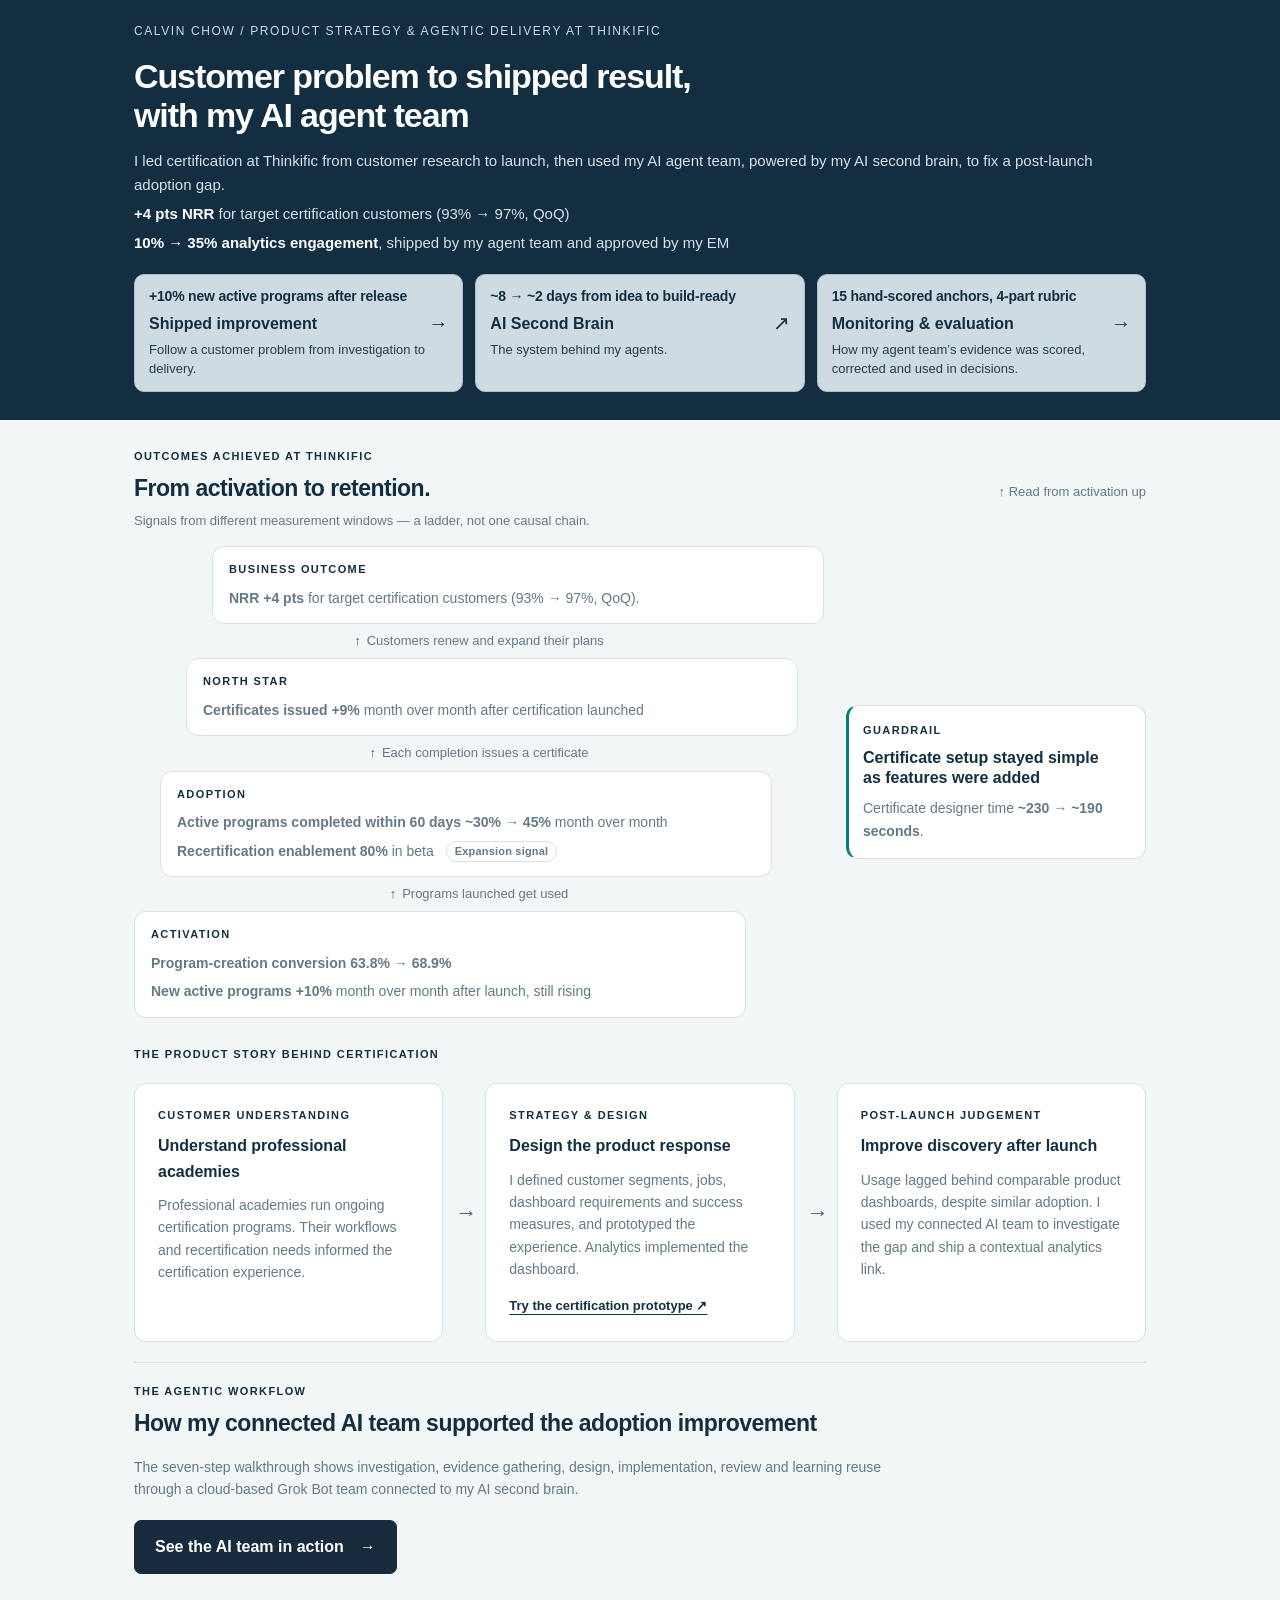
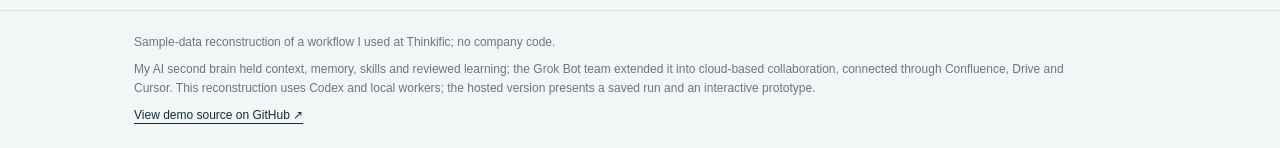
==== commit 46366f98: "Tighten the cover ladder lines and shipped-improvement kicker. The card now leads with new active pr" ====
--- a/site/index.html
+++ b/site/index.html
@@ -5,15 +5,15 @@
 :root{--navy:#132e40;--action:#172b3c;--action-border:#172b3c;--action-hover:#36576b;--header-accent:#cedbe2;--hero-card:#cedbe2;--hero-border:#aebfc9;--hero-hover:#dce6eb;--teal:#097b7e;--muted:#647985;--line:#d8e2e6;--bg:#f3f6f6}*{box-sizing:border-box}body{margin:0;background:var(--bg);color:var(--navy);font:16px/1.6 -apple-system,BlinkMacSystemFont,"Segoe UI",sans-serif}a{color:var(--navy);text-underline-offset:4px}a:focus-visible{outline:3px solid #e8ad47;outline-offset:5px}.wrap{max-width:1140px;margin:auto;padding:0 5vw}header{background:var(--navy);color:white;padding:22px 0 28px}.name{font-size:12px;text-transform:uppercase;letter-spacing:1.6px;color:var(--header-accent)}.hero{max-width:none}.hero h1{margin:16px 0 14px}h1{font-size:32px;line-height:1.15;letter-spacing:-1.1px;margin:16px 0 14px;font-weight:650}@media(min-width:1200px){h1{font-size:34px}}.hero-lead{margin:0 0 20px}.hero-lead p{font-size:15px;line-height:1.55;color:#d5e2e8;max-width:none;margin:0}.hero-lead p+p{margin-top:6px}.hero-lead strong{color:#fff;font-weight:650}main.wrap{padding-top:28px;padding-bottom:36px}.intro{display:grid;grid-template-columns:repeat(3,1fr);gap:18px}.card{background:white;border:1px solid var(--line);border-radius:12px;padding:23px}h2{font-size:23px;line-height:1.3;letter-spacing:-.5px;margin:0 0 17px}h3{font-size:16px;margin:0 0 10px}.card p{color:var(--muted);font-size:14px;margin:0}.eyebrow{color:var(--navy);font-size:11px;text-transform:uppercase;letter-spacing:1.4px;font-weight:700;margin-bottom:8px}#strategy{margin-top:28px}.timing{font-size:13px;color:var(--muted);margin:0 0 14px}.bottom{margin-top:20px}.workflow-bridge{margin-top:20px;padding-top:20px;border-top:1px solid var(--line)}.workflow-bridge p{font-size:14px;color:var(--muted);max-width:760px;margin:0}.actions{display:flex;align-items:center;flex-wrap:wrap;gap:18px}.cta{display:inline-flex;align-items:center;gap:16px;background:var(--action);color:white;padding:13px 20px;border-radius:7px;text-decoration:none;font-weight:650;border:1px solid var(--action-border)}.cta:hover{background:var(--action-hover)}footer{border-top:1px solid var(--line);padding:22px 0;font-size:12px;color:var(--muted)}footer p{margin:0 0 8px;max-width:950px}
 html{scroll-behavior:smooth;scroll-padding-top:20px}.prototype-link{display:inline-block;font-size:13px;font-weight:650;margin-top:16px}.prototype-note{display:block;font-size:11px;color:var(--muted);margin-top:6px}#prototype{scroll-margin-top:30px}.story-label{margin-bottom:20px}.intro{grid-template-columns:minmax(0,1fr) 18px minmax(0,1fr) 18px minmax(0,1fr);gap:12px}.story-arrow{align-self:center;text-align:center;color:var(--navy);font-size:22px;line-height:1;opacity:.75}
 .path-cards{display:grid;grid-template-columns:repeat(3,minmax(0,1fr));gap:12px;margin:0}.path-card{display:flex;flex-direction:column;gap:4px;min-height:100%;padding:12px 14px;border-radius:10px;border:1px solid var(--hero-border);background:var(--hero-card);text-decoration:none;color:var(--navy);transition:background .15s,border-color .15s}.path-card:hover{background:var(--hero-hover);border-color:var(--hero-border)}.path-kicker{font-size:14px;font-weight:700;line-height:1.35;letter-spacing:-.2px}.path-title{display:flex;align-items:center;justify-content:space-between;gap:12px;font-size:16px;font-weight:650;line-height:1.35}.path-title>span{color:var(--navy);font-size:20px;font-weight:400}.path-description{font-size:13px;line-height:1.45;color:#243e4c}
-.ladder-layout{display:grid;grid-template-columns:minmax(0,1fr) 330px;gap:22px;align-items:center}.ladder{list-style:none;padding:0;margin:0;display:flex;flex-direction:column-reverse}.rung{background:#fff;border:1px solid var(--line);border-radius:12px;padding:14px 16px}.ladder .rung:nth-child(1){margin-right:78px}.ladder .rung:nth-child(3){margin-left:26px;margin-right:52px}.ladder .rung:nth-child(5){margin-left:52px;margin-right:26px}.ladder .rung:nth-child(7){margin-left:78px}.rung h3{margin:0 0 6px}.rung p{margin:0;color:var(--muted);font-size:14px}.signal{display:inline-block;margin-left:8px;padding:1px 8px;border:1px solid var(--line);border-radius:999px;color:var(--muted);font-size:11px;font-weight:650;letter-spacing:.2px;line-height:1.6;vertical-align:1px}.rung p+p{margin-top:6px}.rung-link{padding:8px 18px;text-align:center;color:var(--muted);font-size:13px;line-height:1.4}.rung-link span{color:var(--teal);font-weight:650;margin-right:6px}.guardrail{background:#fff;border:1px solid var(--line);border-left:3px solid var(--teal);border-radius:12px;padding:16px 16px 16px 14px}.outcomes-head{display:flex;align-items:baseline;justify-content:space-between;gap:16px;margin:0 0 8px}.outcomes-head h2{margin:0}.ladder-cue{margin:0;font-size:13px;color:var(--muted);white-space:nowrap}.guardrail h3{margin:0 0 8px;line-height:1.3}.guardrail h3 span{white-space:nowrap}.guardrail p{margin:0;color:var(--muted);font-size:14px}
+.ladder-layout{display:grid;grid-template-columns:minmax(0,1fr) 300px;gap:22px;align-items:center}.ladder{list-style:none;padding:0;margin:0;display:flex;flex-direction:column-reverse}.rung{background:#fff;border:1px solid var(--line);border-radius:12px;padding:14px 16px}.ladder .rung:nth-child(1){margin-right:78px}.ladder .rung:nth-child(3){margin-left:26px;margin-right:52px}.ladder .rung:nth-child(5){margin-left:52px;margin-right:26px}.ladder .rung:nth-child(7){margin-left:78px}.rung h3{margin:0 0 6px}.rung p{margin:0;color:var(--muted);font-size:14px}.signal{display:inline-block;margin-left:8px;padding:1px 8px;border:1px solid var(--line);border-radius:999px;color:var(--muted);font-size:11px;font-weight:650;letter-spacing:.2px;line-height:1.6;vertical-align:1px}.rung p+p{margin-top:6px}.rung-link{padding:8px 18px;text-align:center;color:var(--muted);font-size:13px;line-height:1.4}.rung-link span{color:var(--teal);font-weight:650;margin-right:6px}.guardrail{background:#fff;border:1px solid var(--line);border-left:3px solid var(--teal);border-radius:12px;padding:16px 16px 16px 14px}.outcomes-head{display:flex;align-items:baseline;justify-content:space-between;gap:16px;margin:0 0 8px}.outcomes-head h2{margin:0}.ladder-cue{margin:0;font-size:13px;color:var(--muted);white-space:nowrap}.guardrail h3{margin:0 0 8px;line-height:1.3}.guardrail h3 span{white-space:nowrap}.guardrail p{margin:0;color:var(--muted);font-size:14px}
 @media(max-width:900px){.path-cards{grid-template-columns:1fr}}
 @media(max-width:760px){.intro{grid-template-columns:minmax(0,1fr);gap:14px}.ladder-layout{grid-template-columns:1fr}.ladder-heading,.outcomes-head{flex-wrap:wrap}.ladder-cue{white-space:normal}.ladder .rung{margin:0!important}.wrap{padding:0 6vw}header{padding-bottom:24px}.card{padding:20px}.story-arrow{justify-self:center;transform:rotate(90deg)}}
 @media(prefers-reduced-motion:reduce){html{scroll-behavior:auto}.path-card{transition:none}}
 </style><script defer src="analytics.js"></script>
 </head>
-<body><header><div class="wrap"><div class="name">Calvin Chow / Product strategy &amp; agentic delivery at Thinkific</div><div class="hero"><h1>Customer problem to shipped result,<br>with my AI agent team</h1><!-- 10% → 35% metric name: analytics engagement --><div class="hero-lead"><p>I led certification at Thinkific from customer research to launch, then used my AI agent team, powered by my AI second brain, to fix a post-launch adoption gap.</p><p><strong>+4 pts NRR</strong> for target certification customers (93% → 97%, QoQ)</p><p><strong>10% → 35% analytics engagement</strong>, shipped by my agent team and approved by my EM</p></div><div class="path-cards" aria-label="Explore the agent team"><a class="path-card" href="workflow.html"><span class="path-kicker">Within two weeks of release</span><span class="path-title">Shipped improvement <span aria-hidden="true">→</span></span><span class="path-description">Follow a customer problem from investigation to delivery.</span></a><a class="path-card" href="https://calvin-chow-pm.github.io/pm-ai-second-brain/"><span class="path-kicker">~8 → ~2 days from idea to build-ready</span><span class="path-title">AI Second Brain <span aria-hidden="true">↗</span></span><span class="path-description">The system behind my agents.</span></a><a class="path-card" href="system.html"><span class="path-kicker">15 hand-scored anchors, 4-part rubric</span><span class="path-title">Monitoring &amp; evaluation <span aria-hidden="true">→</span></span><span class="path-description">How my agent team’s evidence was scored, corrected and used in decisions.</span></a></div></div></div></header>
+<body><header><div class="wrap"><div class="name">Calvin Chow / Product strategy &amp; agentic delivery at Thinkific</div><div class="hero"><h1>Customer problem to shipped result,<br>with my AI agent team</h1><!-- 10% → 35% metric name: analytics engagement --><div class="hero-lead"><p>I led certification at Thinkific from customer research to launch, then used my AI agent team, powered by my AI second brain, to fix a post-launch adoption gap.</p><p><strong>+4 pts NRR</strong> for target certification customers (93% → 97%, QoQ)</p><p><strong>10% → 35% analytics engagement</strong>, shipped by my agent team and approved by my EM</p></div><div class="path-cards" aria-label="Explore the agent team"><a class="path-card" href="workflow.html"><span class="path-kicker">+10% new active programs after release</span><span class="path-title">Shipped improvement <span aria-hidden="true">→</span></span><span class="path-description">Follow a customer problem from investigation to delivery.</span></a><a class="path-card" href="https://calvin-chow-pm.github.io/pm-ai-second-brain/"><span class="path-kicker">~8 → ~2 days from idea to build-ready</span><span class="path-title">AI Second Brain <span aria-hidden="true">↗</span></span><span class="path-description">The system behind my agents.</span></a><a class="path-card" href="system.html"><span class="path-kicker">15 hand-scored anchors, 4-part rubric</span><span class="path-title">Monitoring &amp; evaluation <span aria-hidden="true">→</span></span><span class="path-description">How my agent team’s evidence was scored, corrected and used in decisions.</span></a></div></div></div></header>
 <main class="wrap">
-<section class="outcomes" id="outcomes"><div class="eyebrow">Outcomes achieved at Thinkific</div><div class="outcomes-head"><h2>From activation to retention.</h2><p class="ladder-cue">↑ Read from activation up</p></div><p class="timing">Signals from different measurement windows — a ladder, not one causal chain.</p><div class="ladder-layout"><ol class="ladder"><li class="rung"><div class="eyebrow">Activation</div><p><strong>Program-creation conversion</strong> <strong>63.8% → 68.9%</strong></p><p><strong>New active programs</strong> <strong>+10%</strong> month over month in the month after launch, still rising.</p></li><li class="rung-link"><span aria-hidden="true">↑</span>Programs launched get used</li><li class="rung"><div class="eyebrow">Adoption</div><p><strong>Active programs completed within 60 days</strong> <strong>~30% → 45%</strong> month over month</p><p><strong>Recertification enablement</strong> <strong>80%</strong> in beta <span class="signal">Expansion signal</span></p></li><li class="rung-link"><span aria-hidden="true">↑</span>Each completion issues a certificate</li><li class="rung"><div class="eyebrow">North star</div><p><strong>Certificates issued</strong> <strong>+9%</strong> month over month after certification programs launched.</p></li><li class="rung-link"><span aria-hidden="true">↑</span>Customers renew and expand their plans</li><li class="rung"><div class="eyebrow">Business outcome</div><p><strong>NRR</strong> <strong>+4 pts</strong> for target certification customers (93% → 97%, QoQ).</p></li></ol><aside class="guardrail"><div class="eyebrow">Guardrail</div><h3><span>Certificate setup stayed simple</span><br>as features were added</h3><p>Certificate designer time <strong>~230 → ~190 seconds</strong>.</p></aside></div></section>
+<section class="outcomes" id="outcomes"><div class="eyebrow">Outcomes achieved at Thinkific</div><div class="outcomes-head"><h2>From activation to retention.</h2><p class="ladder-cue">↑ Read from activation up</p></div><p class="timing">Signals from different measurement windows — a ladder, not one causal chain.</p><div class="ladder-layout"><ol class="ladder"><li class="rung"><div class="eyebrow">Activation</div><p><strong>Program-creation conversion</strong> <strong>63.8% → 68.9%</strong></p><p><strong>New active programs +10%</strong> month over month after launch, still rising</p></li><li class="rung-link"><span aria-hidden="true">↑</span>Programs launched get used</li><li class="rung"><div class="eyebrow">Adoption</div><p><strong>Active programs completed within 60 days</strong> <strong>~30% → 45%</strong> month over month</p><p><strong>Recertification enablement</strong> <strong>80%</strong> in beta <span class="signal">Expansion signal</span></p></li><li class="rung-link"><span aria-hidden="true">↑</span>Each completion issues a certificate</li><li class="rung"><div class="eyebrow">North star</div><p><strong>Certificates issued +9%</strong> month over month after certification launched</p></li><li class="rung-link"><span aria-hidden="true">↑</span>Customers renew and expand their plans</li><li class="rung"><div class="eyebrow">Business outcome</div><p><strong>NRR</strong> <strong>+4 pts</strong> for target certification customers (93% → 97%, QoQ).</p></li></ol><aside class="guardrail"><div class="eyebrow">Guardrail</div><h3><span>Certificate setup stayed simple</span><br>as features were added</h3><p>Certificate designer time <strong>~230 → ~190 seconds</strong>.</p></aside></div></section>
 <section id="strategy" aria-label="Product strategy"><div class="eyebrow story-label">The product story behind certification</div><div class="intro"><section class="card"><div class="eyebrow">Customer understanding</div><h3>Understand professional academies</h3><p>Professional academies run ongoing certification programs. Their workflows and recertification needs informed the certification experience.</p></section><span class="story-arrow" aria-hidden="true">→</span><section class="card"><div class="eyebrow">Strategy &amp; design</div><h3>Design the product response</h3><p>I defined customer segments, jobs, dashboard requirements and success measures, and prototyped the experience. Analytics implemented the dashboard.</p><a class="prototype-link" id="prototype" href="https://calvin-chow-pm.github.io/agentic-product-workflow/prototype.html?view=overview">Try the certification prototype ↗</a></section><span class="story-arrow" aria-hidden="true">→</span><section class="card"><div class="eyebrow">Post-launch judgement</div><h3>Improve discovery after launch</h3><p>Usage lagged behind comparable product dashboards, despite similar adoption. I used my connected AI team to investigate the gap and ship a contextual analytics link.</p></section></div>
 </section>
 <section class="workflow-bridge" aria-labelledby="workflow-heading"><div class="eyebrow">The agentic workflow</div><h2 id="workflow-heading">How my connected AI team supported the adoption improvement</h2><p>The seven-step walkthrough shows investigation, evidence gathering, design, implementation, review and learning reuse through a cloud-based Grok Bot team connected to my AI second brain.</p><div class="actions bottom"><a class="cta" href="workflow.html">See the AI team in action <span aria-hidden="true">→</span></a></div></section></main>
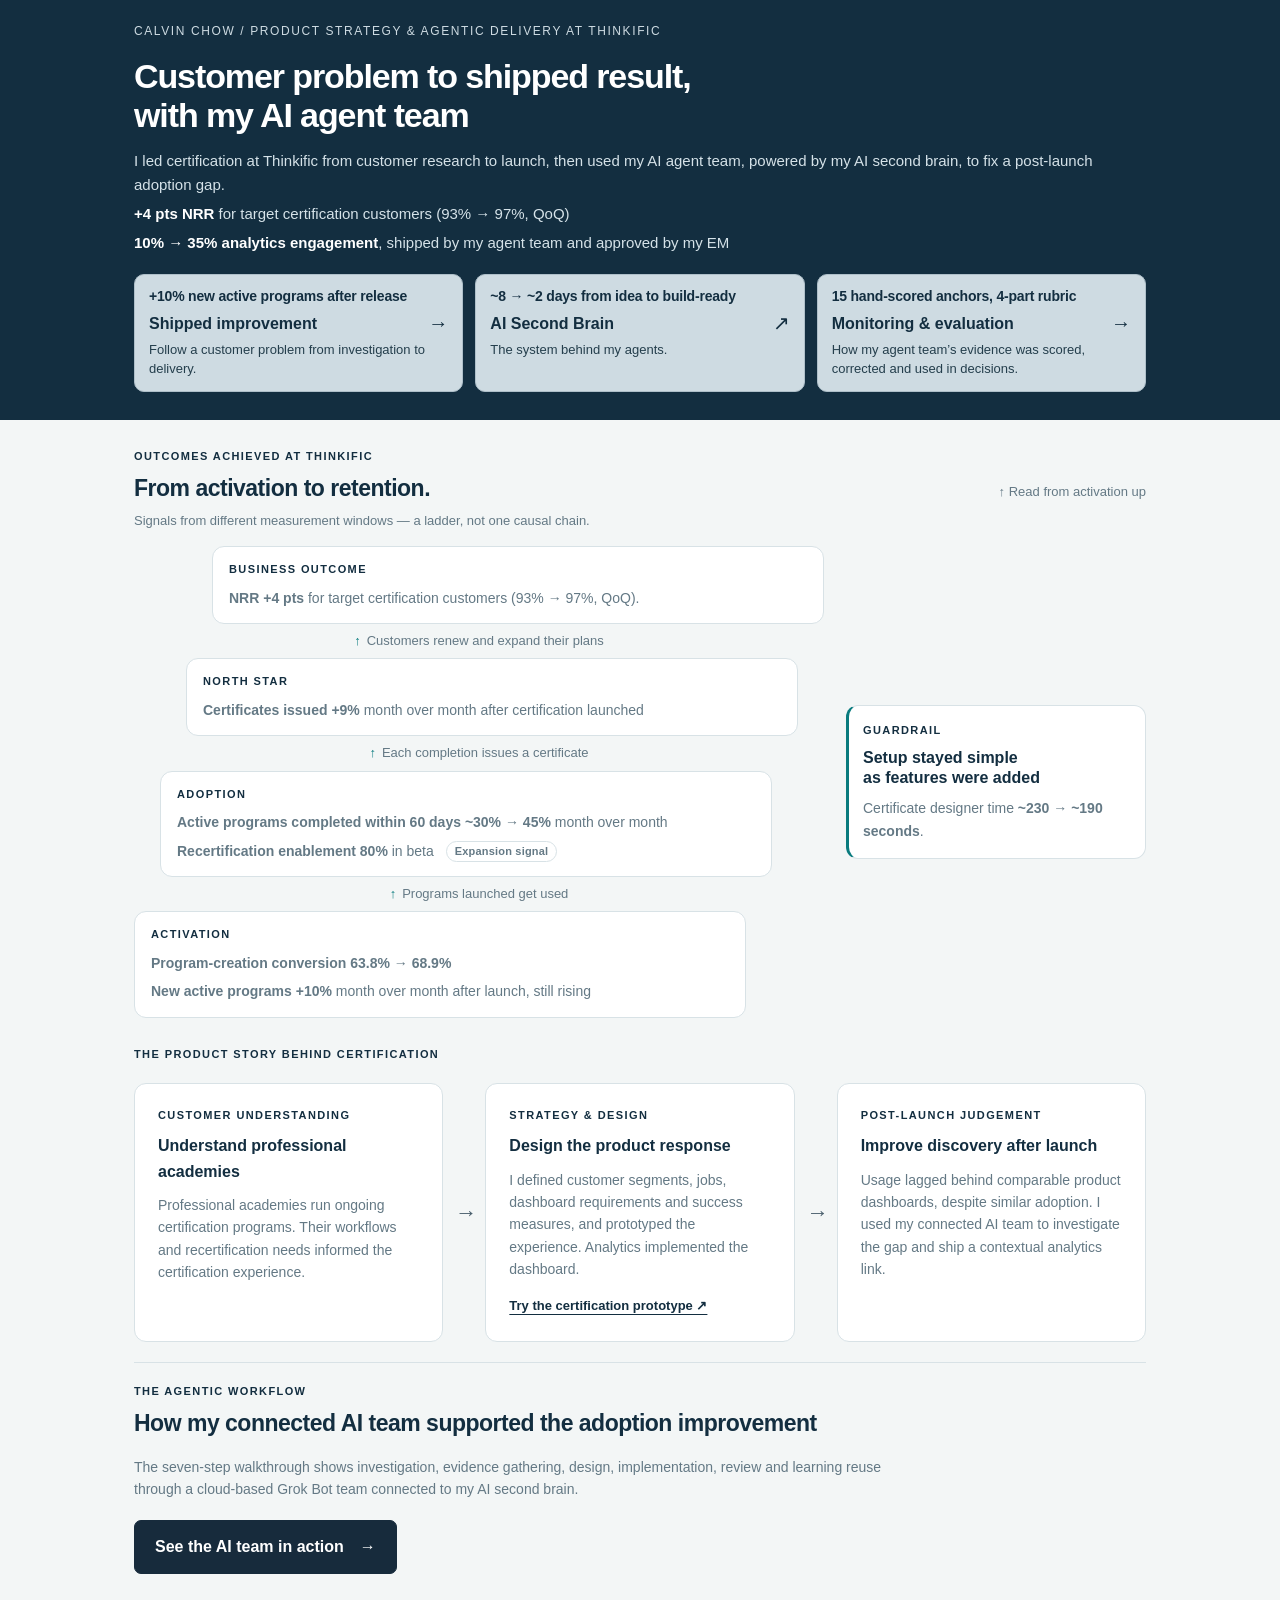
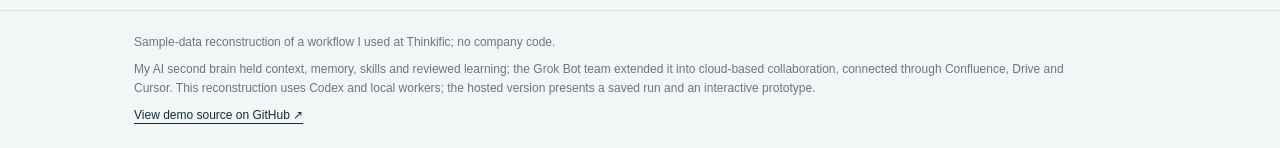
==== commit 7ea98dd0: "Show shipped outcomes on Review and release. The guardrail headline drops Certificate, and the walkt" ====
--- a/site/index.html
+++ b/site/index.html
@@ -13,7 +13,7 @@
 </head>
 <body><header><div class="wrap"><div class="name">Calvin Chow / Product strategy &amp; agentic delivery at Thinkific</div><div class="hero"><h1>Customer problem to shipped result,<br>with my AI agent team</h1><!-- 10% → 35% metric name: analytics engagement --><div class="hero-lead"><p>I led certification at Thinkific from customer research to launch, then used my AI agent team, powered by my AI second brain, to fix a post-launch adoption gap.</p><p><strong>+4 pts NRR</strong> for target certification customers (93% → 97%, QoQ)</p><p><strong>10% → 35% analytics engagement</strong>, shipped by my agent team and approved by my EM</p></div><div class="path-cards" aria-label="Explore the agent team"><a class="path-card" href="workflow.html"><span class="path-kicker">+10% new active programs after release</span><span class="path-title">Shipped improvement <span aria-hidden="true">→</span></span><span class="path-description">Follow a customer problem from investigation to delivery.</span></a><a class="path-card" href="https://calvin-chow-pm.github.io/pm-ai-second-brain/"><span class="path-kicker">~8 → ~2 days from idea to build-ready</span><span class="path-title">AI Second Brain <span aria-hidden="true">↗</span></span><span class="path-description">The system behind my agents.</span></a><a class="path-card" href="system.html"><span class="path-kicker">15 hand-scored anchors, 4-part rubric</span><span class="path-title">Monitoring &amp; evaluation <span aria-hidden="true">→</span></span><span class="path-description">How my agent team’s evidence was scored, corrected and used in decisions.</span></a></div></div></div></header>
 <main class="wrap">
-<section class="outcomes" id="outcomes"><div class="eyebrow">Outcomes achieved at Thinkific</div><div class="outcomes-head"><h2>From activation to retention.</h2><p class="ladder-cue">↑ Read from activation up</p></div><p class="timing">Signals from different measurement windows — a ladder, not one causal chain.</p><div class="ladder-layout"><ol class="ladder"><li class="rung"><div class="eyebrow">Activation</div><p><strong>Program-creation conversion</strong> <strong>63.8% → 68.9%</strong></p><p><strong>New active programs +10%</strong> month over month after launch, still rising</p></li><li class="rung-link"><span aria-hidden="true">↑</span>Programs launched get used</li><li class="rung"><div class="eyebrow">Adoption</div><p><strong>Active programs completed within 60 days</strong> <strong>~30% → 45%</strong> month over month</p><p><strong>Recertification enablement</strong> <strong>80%</strong> in beta <span class="signal">Expansion signal</span></p></li><li class="rung-link"><span aria-hidden="true">↑</span>Each completion issues a certificate</li><li class="rung"><div class="eyebrow">North star</div><p><strong>Certificates issued +9%</strong> month over month after certification launched</p></li><li class="rung-link"><span aria-hidden="true">↑</span>Customers renew and expand their plans</li><li class="rung"><div class="eyebrow">Business outcome</div><p><strong>NRR</strong> <strong>+4 pts</strong> for target certification customers (93% → 97%, QoQ).</p></li></ol><aside class="guardrail"><div class="eyebrow">Guardrail</div><h3><span>Certificate setup stayed simple</span><br>as features were added</h3><p>Certificate designer time <strong>~230 → ~190 seconds</strong>.</p></aside></div></section>
+<section class="outcomes" id="outcomes"><div class="eyebrow">Outcomes achieved at Thinkific</div><div class="outcomes-head"><h2>From activation to retention.</h2><p class="ladder-cue">↑ Read from activation up</p></div><p class="timing">Signals from different measurement windows — a ladder, not one causal chain.</p><div class="ladder-layout"><ol class="ladder"><li class="rung"><div class="eyebrow">Activation</div><p><strong>Program-creation conversion</strong> <strong>63.8% → 68.9%</strong></p><p><strong>New active programs +10%</strong> month over month after launch, still rising</p></li><li class="rung-link"><span aria-hidden="true">↑</span>Programs launched get used</li><li class="rung"><div class="eyebrow">Adoption</div><p><strong>Active programs completed within 60 days</strong> <strong>~30% → 45%</strong> month over month</p><p><strong>Recertification enablement</strong> <strong>80%</strong> in beta <span class="signal">Expansion signal</span></p></li><li class="rung-link"><span aria-hidden="true">↑</span>Each completion issues a certificate</li><li class="rung"><div class="eyebrow">North star</div><p><strong>Certificates issued +9%</strong> month over month after certification launched</p></li><li class="rung-link"><span aria-hidden="true">↑</span>Customers renew and expand their plans</li><li class="rung"><div class="eyebrow">Business outcome</div><p><strong>NRR</strong> <strong>+4 pts</strong> for target certification customers (93% → 97%, QoQ).</p></li></ol><aside class="guardrail"><div class="eyebrow">Guardrail</div><h3><span>Setup stayed simple</span><br>as features were added</h3><p>Certificate designer time <strong>~230 → ~190 seconds</strong>.</p></aside></div></section>
 <section id="strategy" aria-label="Product strategy"><div class="eyebrow story-label">The product story behind certification</div><div class="intro"><section class="card"><div class="eyebrow">Customer understanding</div><h3>Understand professional academies</h3><p>Professional academies run ongoing certification programs. Their workflows and recertification needs informed the certification experience.</p></section><span class="story-arrow" aria-hidden="true">→</span><section class="card"><div class="eyebrow">Strategy &amp; design</div><h3>Design the product response</h3><p>I defined customer segments, jobs, dashboard requirements and success measures, and prototyped the experience. Analytics implemented the dashboard.</p><a class="prototype-link" id="prototype" href="https://calvin-chow-pm.github.io/agentic-product-workflow/prototype.html?view=overview">Try the certification prototype ↗</a></section><span class="story-arrow" aria-hidden="true">→</span><section class="card"><div class="eyebrow">Post-launch judgement</div><h3>Improve discovery after launch</h3><p>Usage lagged behind comparable product dashboards, despite similar adoption. I used my connected AI team to investigate the gap and ship a contextual analytics link.</p></section></div>
 </section>
 <section class="workflow-bridge" aria-labelledby="workflow-heading"><div class="eyebrow">The agentic workflow</div><h2 id="workflow-heading">How my connected AI team supported the adoption improvement</h2><p>The seven-step walkthrough shows investigation, evidence gathering, design, implementation, review and learning reuse through a cloud-based Grok Bot team connected to my AI second brain.</p><div class="actions bottom"><a class="cta" href="workflow.html">See the AI team in action <span aria-hidden="true">→</span></a></div></section></main>
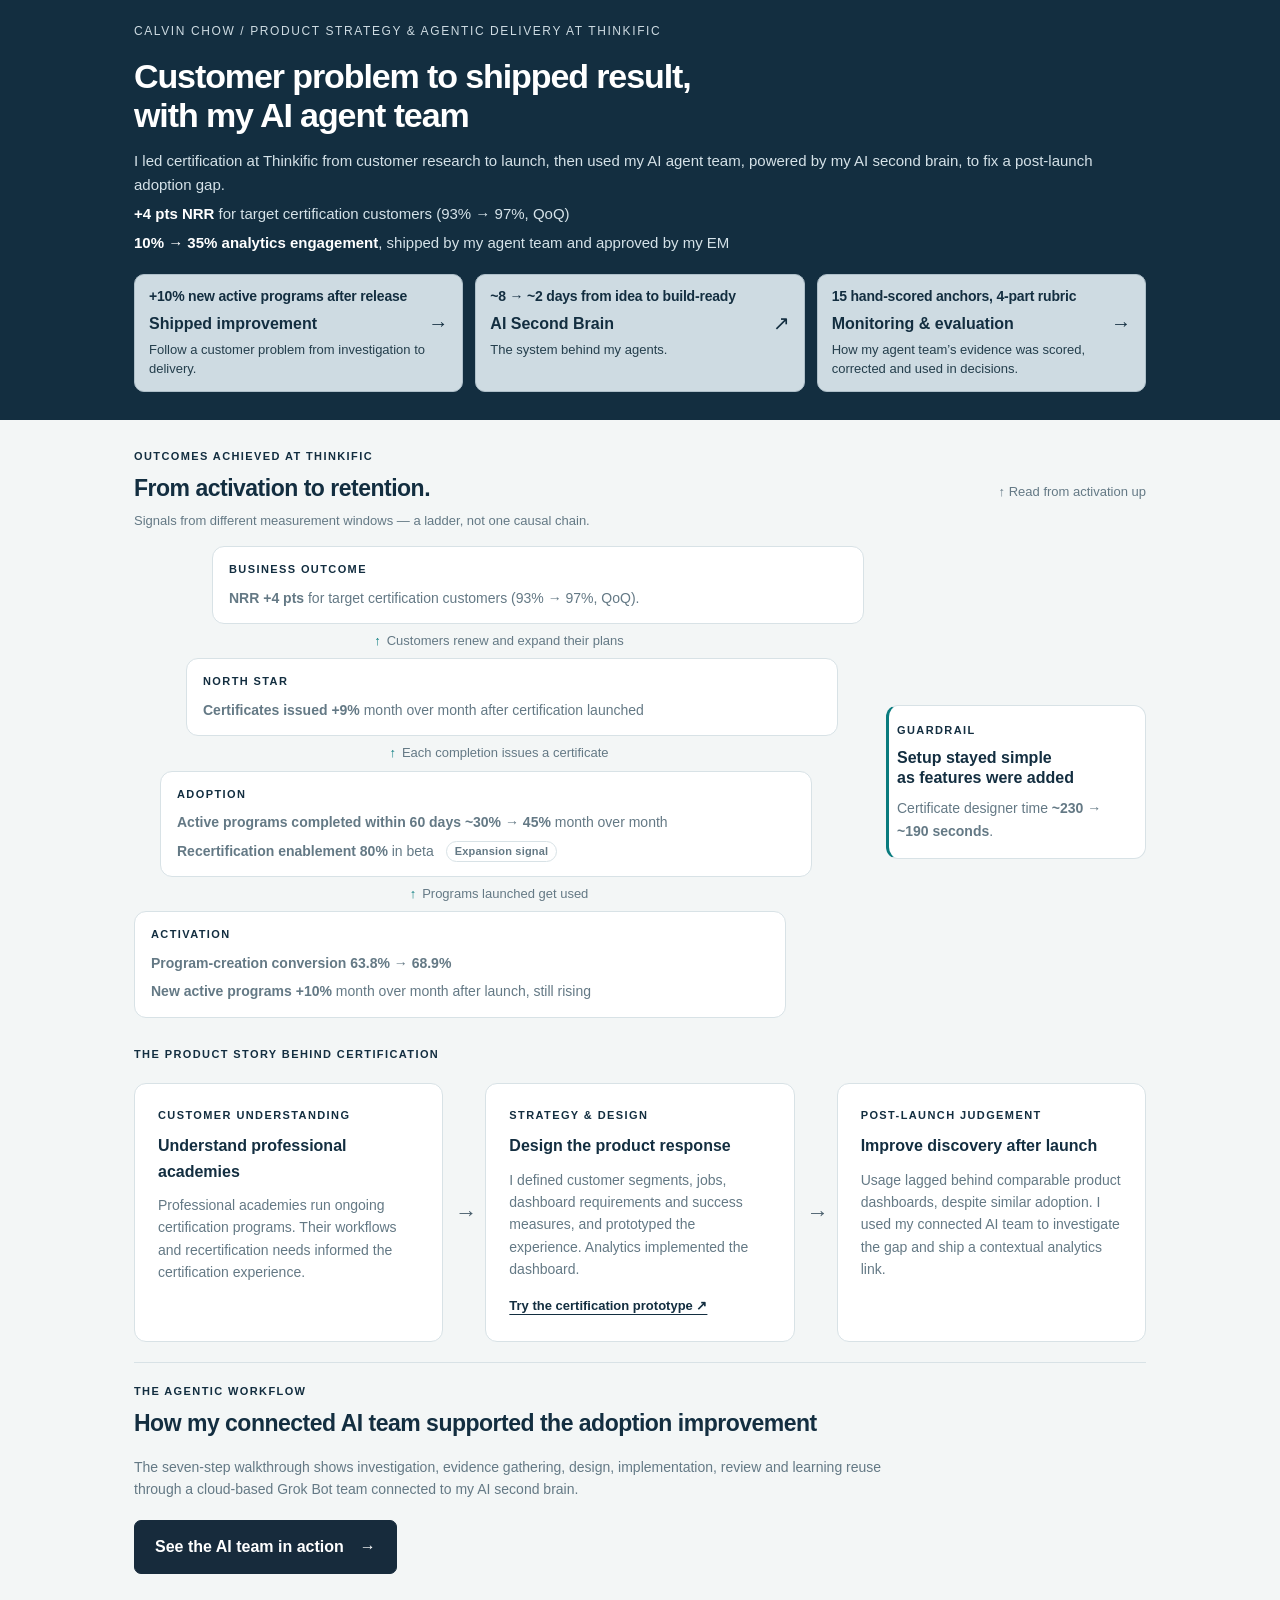
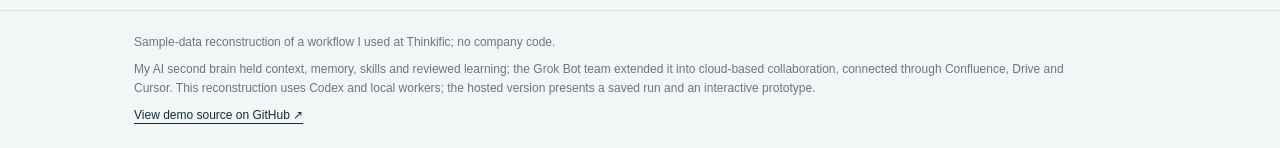
==== commit d86c9842: "Narrow the guardrail and drop the two-week outcome qualifier. Review and release now labels analytic" ====
--- a/site/index.html
+++ b/site/index.html
@@ -5,7 +5,7 @@
 :root{--navy:#132e40;--action:#172b3c;--action-border:#172b3c;--action-hover:#36576b;--header-accent:#cedbe2;--hero-card:#cedbe2;--hero-border:#aebfc9;--hero-hover:#dce6eb;--teal:#097b7e;--muted:#647985;--line:#d8e2e6;--bg:#f3f6f6}*{box-sizing:border-box}body{margin:0;background:var(--bg);color:var(--navy);font:16px/1.6 -apple-system,BlinkMacSystemFont,"Segoe UI",sans-serif}a{color:var(--navy);text-underline-offset:4px}a:focus-visible{outline:3px solid #e8ad47;outline-offset:5px}.wrap{max-width:1140px;margin:auto;padding:0 5vw}header{background:var(--navy);color:white;padding:22px 0 28px}.name{font-size:12px;text-transform:uppercase;letter-spacing:1.6px;color:var(--header-accent)}.hero{max-width:none}.hero h1{margin:16px 0 14px}h1{font-size:32px;line-height:1.15;letter-spacing:-1.1px;margin:16px 0 14px;font-weight:650}@media(min-width:1200px){h1{font-size:34px}}.hero-lead{margin:0 0 20px}.hero-lead p{font-size:15px;line-height:1.55;color:#d5e2e8;max-width:none;margin:0}.hero-lead p+p{margin-top:6px}.hero-lead strong{color:#fff;font-weight:650}main.wrap{padding-top:28px;padding-bottom:36px}.intro{display:grid;grid-template-columns:repeat(3,1fr);gap:18px}.card{background:white;border:1px solid var(--line);border-radius:12px;padding:23px}h2{font-size:23px;line-height:1.3;letter-spacing:-.5px;margin:0 0 17px}h3{font-size:16px;margin:0 0 10px}.card p{color:var(--muted);font-size:14px;margin:0}.eyebrow{color:var(--navy);font-size:11px;text-transform:uppercase;letter-spacing:1.4px;font-weight:700;margin-bottom:8px}#strategy{margin-top:28px}.timing{font-size:13px;color:var(--muted);margin:0 0 14px}.bottom{margin-top:20px}.workflow-bridge{margin-top:20px;padding-top:20px;border-top:1px solid var(--line)}.workflow-bridge p{font-size:14px;color:var(--muted);max-width:760px;margin:0}.actions{display:flex;align-items:center;flex-wrap:wrap;gap:18px}.cta{display:inline-flex;align-items:center;gap:16px;background:var(--action);color:white;padding:13px 20px;border-radius:7px;text-decoration:none;font-weight:650;border:1px solid var(--action-border)}.cta:hover{background:var(--action-hover)}footer{border-top:1px solid var(--line);padding:22px 0;font-size:12px;color:var(--muted)}footer p{margin:0 0 8px;max-width:950px}
 html{scroll-behavior:smooth;scroll-padding-top:20px}.prototype-link{display:inline-block;font-size:13px;font-weight:650;margin-top:16px}.prototype-note{display:block;font-size:11px;color:var(--muted);margin-top:6px}#prototype{scroll-margin-top:30px}.story-label{margin-bottom:20px}.intro{grid-template-columns:minmax(0,1fr) 18px minmax(0,1fr) 18px minmax(0,1fr);gap:12px}.story-arrow{align-self:center;text-align:center;color:var(--navy);font-size:22px;line-height:1;opacity:.75}
 .path-cards{display:grid;grid-template-columns:repeat(3,minmax(0,1fr));gap:12px;margin:0}.path-card{display:flex;flex-direction:column;gap:4px;min-height:100%;padding:12px 14px;border-radius:10px;border:1px solid var(--hero-border);background:var(--hero-card);text-decoration:none;color:var(--navy);transition:background .15s,border-color .15s}.path-card:hover{background:var(--hero-hover);border-color:var(--hero-border)}.path-kicker{font-size:14px;font-weight:700;line-height:1.35;letter-spacing:-.2px}.path-title{display:flex;align-items:center;justify-content:space-between;gap:12px;font-size:16px;font-weight:650;line-height:1.35}.path-title>span{color:var(--navy);font-size:20px;font-weight:400}.path-description{font-size:13px;line-height:1.45;color:#243e4c}
-.ladder-layout{display:grid;grid-template-columns:minmax(0,1fr) 300px;gap:22px;align-items:center}.ladder{list-style:none;padding:0;margin:0;display:flex;flex-direction:column-reverse}.rung{background:#fff;border:1px solid var(--line);border-radius:12px;padding:14px 16px}.ladder .rung:nth-child(1){margin-right:78px}.ladder .rung:nth-child(3){margin-left:26px;margin-right:52px}.ladder .rung:nth-child(5){margin-left:52px;margin-right:26px}.ladder .rung:nth-child(7){margin-left:78px}.rung h3{margin:0 0 6px}.rung p{margin:0;color:var(--muted);font-size:14px}.signal{display:inline-block;margin-left:8px;padding:1px 8px;border:1px solid var(--line);border-radius:999px;color:var(--muted);font-size:11px;font-weight:650;letter-spacing:.2px;line-height:1.6;vertical-align:1px}.rung p+p{margin-top:6px}.rung-link{padding:8px 18px;text-align:center;color:var(--muted);font-size:13px;line-height:1.4}.rung-link span{color:var(--teal);font-weight:650;margin-right:6px}.guardrail{background:#fff;border:1px solid var(--line);border-left:3px solid var(--teal);border-radius:12px;padding:16px 16px 16px 14px}.outcomes-head{display:flex;align-items:baseline;justify-content:space-between;gap:16px;margin:0 0 8px}.outcomes-head h2{margin:0}.ladder-cue{margin:0;font-size:13px;color:var(--muted);white-space:nowrap}.guardrail h3{margin:0 0 8px;line-height:1.3}.guardrail h3 span{white-space:nowrap}.guardrail p{margin:0;color:var(--muted);font-size:14px}
+.ladder-layout{display:grid;grid-template-columns:minmax(0,1fr) 260px;gap:22px;align-items:center}.ladder{list-style:none;padding:0;margin:0;display:flex;flex-direction:column-reverse}.rung{background:#fff;border:1px solid var(--line);border-radius:12px;padding:14px 16px}.ladder .rung:nth-child(1){margin-right:78px}.ladder .rung:nth-child(3){margin-left:26px;margin-right:52px}.ladder .rung:nth-child(5){margin-left:52px;margin-right:26px}.ladder .rung:nth-child(7){margin-left:78px}.rung h3{margin:0 0 6px}.rung p{margin:0;color:var(--muted);font-size:14px}.signal{display:inline-block;margin-left:8px;padding:1px 8px;border:1px solid var(--line);border-radius:999px;color:var(--muted);font-size:11px;font-weight:650;letter-spacing:.2px;line-height:1.6;vertical-align:1px}.rung p+p{margin-top:6px}.rung-link{padding:8px 18px;text-align:center;color:var(--muted);font-size:13px;line-height:1.4}.rung-link span{color:var(--teal);font-weight:650;margin-right:6px}.guardrail{background:#fff;border:1px solid var(--line);border-left:3px solid var(--teal);border-radius:12px;padding:16px 14px 16px 8px}.outcomes-head{display:flex;align-items:baseline;justify-content:space-between;gap:16px;margin:0 0 8px}.outcomes-head h2{margin:0}.ladder-cue{margin:0;font-size:13px;color:var(--muted);white-space:nowrap}.guardrail h3{margin:0 0 8px;line-height:1.3}.guardrail h3 span{white-space:nowrap}.guardrail p{margin:0;color:var(--muted);font-size:14px}
 @media(max-width:900px){.path-cards{grid-template-columns:1fr}}
 @media(max-width:760px){.intro{grid-template-columns:minmax(0,1fr);gap:14px}.ladder-layout{grid-template-columns:1fr}.ladder-heading,.outcomes-head{flex-wrap:wrap}.ladder-cue{white-space:normal}.ladder .rung{margin:0!important}.wrap{padding:0 6vw}header{padding-bottom:24px}.card{padding:20px}.story-arrow{justify-self:center;transform:rotate(90deg)}}
 @media(prefers-reduced-motion:reduce){html{scroll-behavior:auto}.path-card{transition:none}}
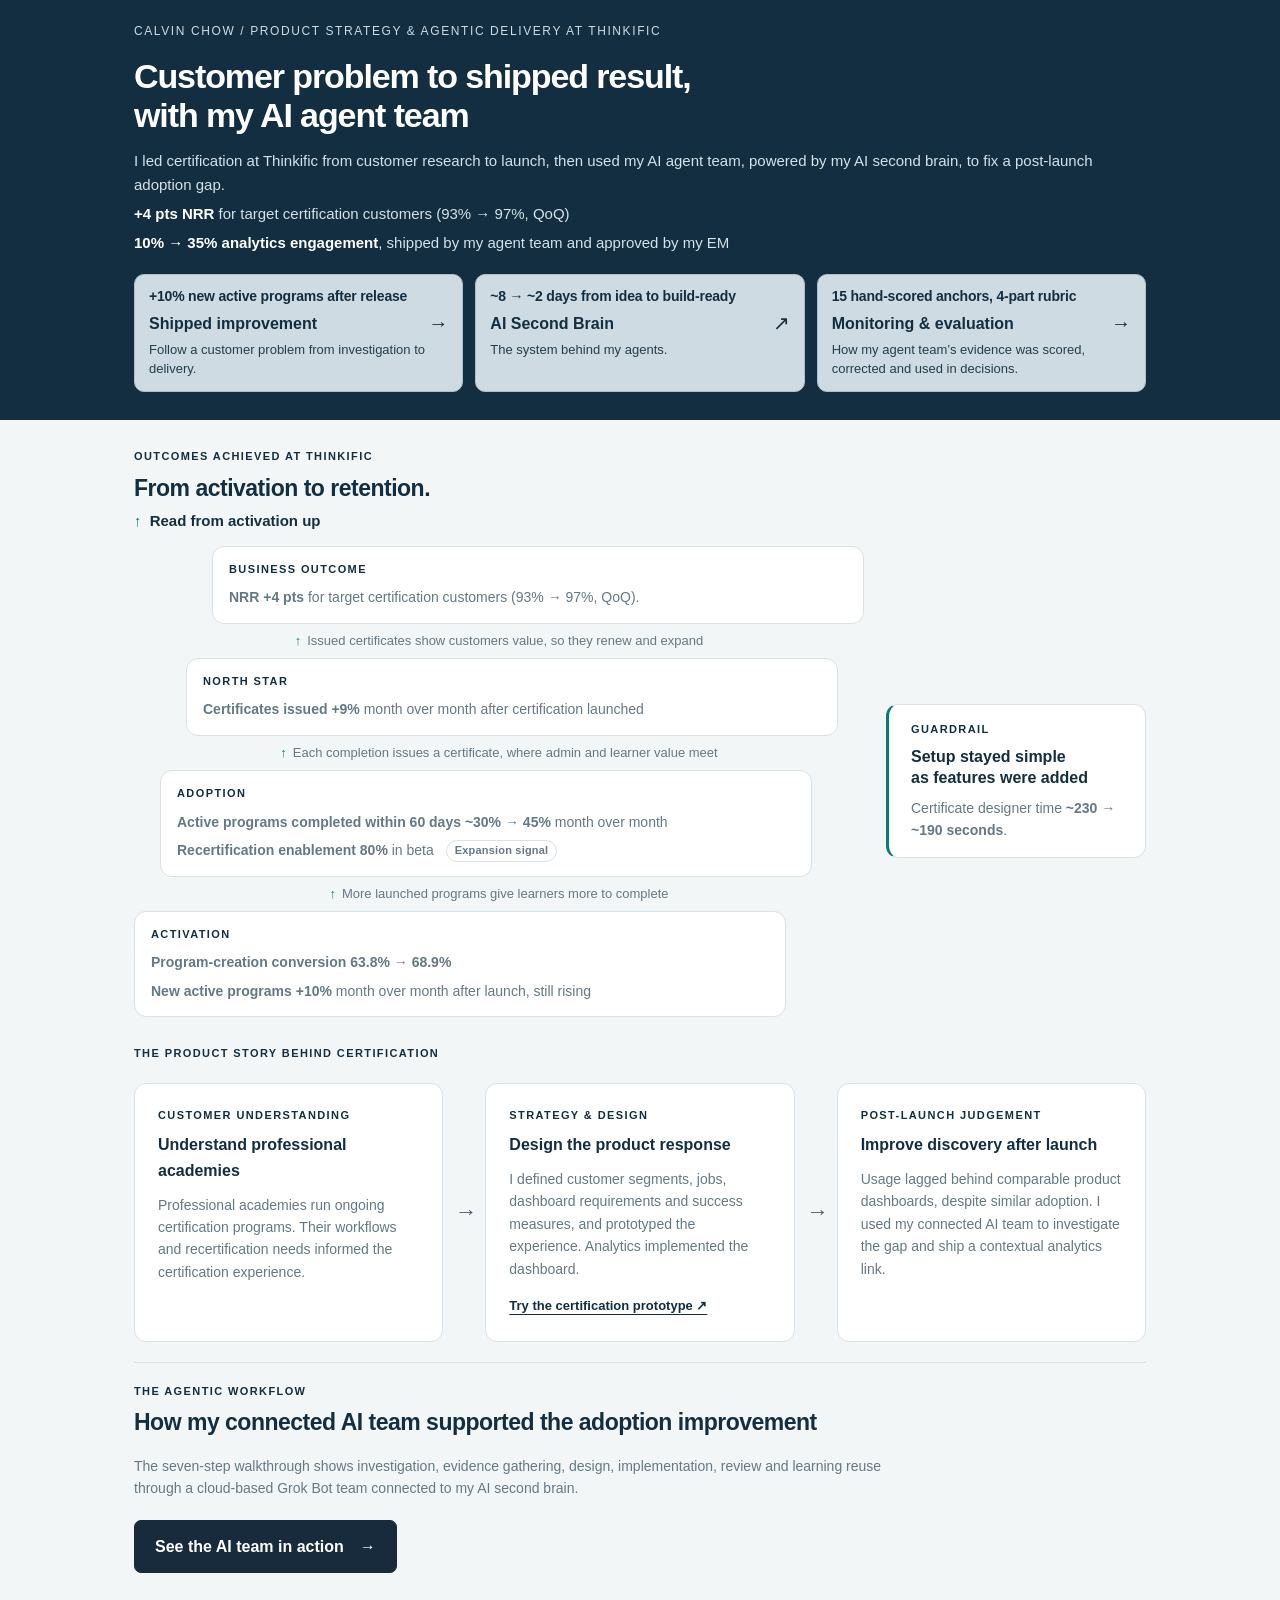
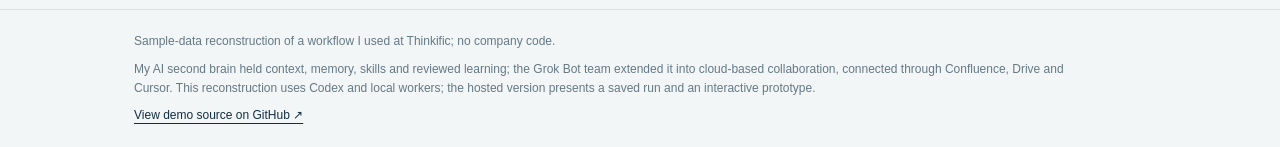
==== commit 6f99f7e5: "Rewrite the ladder connectors and move the read cue. Arrow labels state how each rung leads to the n" ====
--- a/site/index.html
+++ b/site/index.html
@@ -2,10 +2,10 @@
 <html lang="en">
 <head><meta charset="utf-8"><meta name="viewport" content="width=device-width,initial-scale=1"><title>Calvin Chow · Agentic product workflow</title>
 <style>
-:root{--navy:#132e40;--action:#172b3c;--action-border:#172b3c;--action-hover:#36576b;--header-accent:#cedbe2;--hero-card:#cedbe2;--hero-border:#aebfc9;--hero-hover:#dce6eb;--teal:#097b7e;--muted:#647985;--line:#d8e2e6;--bg:#f3f6f6}*{box-sizing:border-box}body{margin:0;background:var(--bg);color:var(--navy);font:16px/1.6 -apple-system,BlinkMacSystemFont,"Segoe UI",sans-serif}a{color:var(--navy);text-underline-offset:4px}a:focus-visible{outline:3px solid #e8ad47;outline-offset:5px}.wrap{max-width:1140px;margin:auto;padding:0 5vw}header{background:var(--navy);color:white;padding:22px 0 28px}.name{font-size:12px;text-transform:uppercase;letter-spacing:1.6px;color:var(--header-accent)}.hero{max-width:none}.hero h1{margin:16px 0 14px}h1{font-size:32px;line-height:1.15;letter-spacing:-1.1px;margin:16px 0 14px;font-weight:650}@media(min-width:1200px){h1{font-size:34px}}.hero-lead{margin:0 0 20px}.hero-lead p{font-size:15px;line-height:1.55;color:#d5e2e8;max-width:none;margin:0}.hero-lead p+p{margin-top:6px}.hero-lead strong{color:#fff;font-weight:650}main.wrap{padding-top:28px;padding-bottom:36px}.intro{display:grid;grid-template-columns:repeat(3,1fr);gap:18px}.card{background:white;border:1px solid var(--line);border-radius:12px;padding:23px}h2{font-size:23px;line-height:1.3;letter-spacing:-.5px;margin:0 0 17px}h3{font-size:16px;margin:0 0 10px}.card p{color:var(--muted);font-size:14px;margin:0}.eyebrow{color:var(--navy);font-size:11px;text-transform:uppercase;letter-spacing:1.4px;font-weight:700;margin-bottom:8px}#strategy{margin-top:28px}.timing{font-size:13px;color:var(--muted);margin:0 0 14px}.bottom{margin-top:20px}.workflow-bridge{margin-top:20px;padding-top:20px;border-top:1px solid var(--line)}.workflow-bridge p{font-size:14px;color:var(--muted);max-width:760px;margin:0}.actions{display:flex;align-items:center;flex-wrap:wrap;gap:18px}.cta{display:inline-flex;align-items:center;gap:16px;background:var(--action);color:white;padding:13px 20px;border-radius:7px;text-decoration:none;font-weight:650;border:1px solid var(--action-border)}.cta:hover{background:var(--action-hover)}footer{border-top:1px solid var(--line);padding:22px 0;font-size:12px;color:var(--muted)}footer p{margin:0 0 8px;max-width:950px}
+:root{--navy:#132e40;--action:#172b3c;--action-border:#172b3c;--action-hover:#36576b;--header-accent:#cedbe2;--hero-card:#cedbe2;--hero-border:#aebfc9;--hero-hover:#dce6eb;--teal:#097b7e;--muted:#647985;--line:#d8e2e6;--bg:#f3f6f6}*{box-sizing:border-box}body{margin:0;background:var(--bg);color:var(--navy);font:16px/1.6 -apple-system,BlinkMacSystemFont,"Segoe UI",sans-serif}a{color:var(--navy);text-underline-offset:4px}a:focus-visible{outline:3px solid #e8ad47;outline-offset:5px}.wrap{max-width:1140px;margin:auto;padding:0 5vw}header{background:var(--navy);color:white;padding:22px 0 28px}.name{font-size:12px;text-transform:uppercase;letter-spacing:1.6px;color:var(--header-accent)}.hero{max-width:none}.hero h1{margin:16px 0 14px}h1{font-size:32px;line-height:1.15;letter-spacing:-1.1px;margin:16px 0 14px;font-weight:650}@media(min-width:1200px){h1{font-size:34px}}.hero-lead{margin:0 0 20px}.hero-lead p{font-size:15px;line-height:1.55;color:#d5e2e8;max-width:none;margin:0}.hero-lead p+p{margin-top:6px}.hero-lead strong{color:#fff;font-weight:650}main.wrap{padding-top:28px;padding-bottom:36px}.intro{display:grid;grid-template-columns:repeat(3,1fr);gap:18px}.card{background:white;border:1px solid var(--line);border-radius:12px;padding:23px}h2{font-size:23px;line-height:1.3;letter-spacing:-.5px;margin:0 0 17px}h3{font-size:16px;margin:0 0 10px}.card p{color:var(--muted);font-size:14px;margin:0}.eyebrow{color:var(--navy);font-size:11px;text-transform:uppercase;letter-spacing:1.4px;font-weight:700;margin-bottom:8px}#strategy{margin-top:28px}.bottom{margin-top:20px}.workflow-bridge{margin-top:20px;padding-top:20px;border-top:1px solid var(--line)}.workflow-bridge p{font-size:14px;color:var(--muted);max-width:760px;margin:0}.actions{display:flex;align-items:center;flex-wrap:wrap;gap:18px}.cta{display:inline-flex;align-items:center;gap:16px;background:var(--action);color:white;padding:13px 20px;border-radius:7px;text-decoration:none;font-weight:650;border:1px solid var(--action-border)}.cta:hover{background:var(--action-hover)}footer{border-top:1px solid var(--line);padding:22px 0;font-size:12px;color:var(--muted)}footer p{margin:0 0 8px;max-width:950px}
 html{scroll-behavior:smooth;scroll-padding-top:20px}.prototype-link{display:inline-block;font-size:13px;font-weight:650;margin-top:16px}.prototype-note{display:block;font-size:11px;color:var(--muted);margin-top:6px}#prototype{scroll-margin-top:30px}.story-label{margin-bottom:20px}.intro{grid-template-columns:minmax(0,1fr) 18px minmax(0,1fr) 18px minmax(0,1fr);gap:12px}.story-arrow{align-self:center;text-align:center;color:var(--navy);font-size:22px;line-height:1;opacity:.75}
 .path-cards{display:grid;grid-template-columns:repeat(3,minmax(0,1fr));gap:12px;margin:0}.path-card{display:flex;flex-direction:column;gap:4px;min-height:100%;padding:12px 14px;border-radius:10px;border:1px solid var(--hero-border);background:var(--hero-card);text-decoration:none;color:var(--navy);transition:background .15s,border-color .15s}.path-card:hover{background:var(--hero-hover);border-color:var(--hero-border)}.path-kicker{font-size:14px;font-weight:700;line-height:1.35;letter-spacing:-.2px}.path-title{display:flex;align-items:center;justify-content:space-between;gap:12px;font-size:16px;font-weight:650;line-height:1.35}.path-title>span{color:var(--navy);font-size:20px;font-weight:400}.path-description{font-size:13px;line-height:1.45;color:#243e4c}
-.ladder-layout{display:grid;grid-template-columns:minmax(0,1fr) 260px;gap:22px;align-items:center}.ladder{list-style:none;padding:0;margin:0;display:flex;flex-direction:column-reverse}.rung{background:#fff;border:1px solid var(--line);border-radius:12px;padding:14px 16px}.ladder .rung:nth-child(1){margin-right:78px}.ladder .rung:nth-child(3){margin-left:26px;margin-right:52px}.ladder .rung:nth-child(5){margin-left:52px;margin-right:26px}.ladder .rung:nth-child(7){margin-left:78px}.rung h3{margin:0 0 6px}.rung p{margin:0;color:var(--muted);font-size:14px}.signal{display:inline-block;margin-left:8px;padding:1px 8px;border:1px solid var(--line);border-radius:999px;color:var(--muted);font-size:11px;font-weight:650;letter-spacing:.2px;line-height:1.6;vertical-align:1px}.rung p+p{margin-top:6px}.rung-link{padding:8px 18px;text-align:center;color:var(--muted);font-size:13px;line-height:1.4}.rung-link span{color:var(--teal);font-weight:650;margin-right:6px}.guardrail{background:#fff;border:1px solid var(--line);border-left:3px solid var(--teal);border-radius:12px;padding:16px 14px 16px 8px}.outcomes-head{display:flex;align-items:baseline;justify-content:space-between;gap:16px;margin:0 0 8px}.outcomes-head h2{margin:0}.ladder-cue{margin:0;font-size:13px;color:var(--muted);white-space:nowrap}.guardrail h3{margin:0 0 8px;line-height:1.3}.guardrail h3 span{white-space:nowrap}.guardrail p{margin:0;color:var(--muted);font-size:14px}
+.ladder-layout{display:grid;grid-template-columns:minmax(0,1fr) 260px;gap:22px;align-items:center}.ladder{list-style:none;padding:0;margin:0;display:flex;flex-direction:column-reverse}.rung{background:#fff;border:1px solid var(--line);border-radius:12px;padding:14px 16px}.ladder .rung:nth-child(1){margin-right:78px}.ladder .rung:nth-child(3){margin-left:26px;margin-right:52px}.ladder .rung:nth-child(5){margin-left:52px;margin-right:26px}.ladder .rung:nth-child(7){margin-left:78px}.rung h3{margin:0 0 6px}.rung p{margin:0;color:var(--muted);font-size:14px}.signal{display:inline-block;margin-left:8px;padding:1px 8px;border:1px solid var(--line);border-radius:999px;color:var(--muted);font-size:11px;font-weight:650;letter-spacing:.2px;line-height:1.6;vertical-align:1px}.rung p+p{margin-top:6px}.rung-link{padding:8px 18px;text-align:center;color:var(--muted);font-size:13px;line-height:1.4}.rung-link span{color:var(--teal);font-weight:650;margin-right:6px}.guardrail{background:#fff;border:1px solid var(--line);border-left:3px solid var(--teal);border-radius:12px;padding:16px 14px 16px 22px}.outcomes-head{display:flex;align-items:baseline;justify-content:space-between;gap:16px;margin:0 0 8px}.outcomes-head h2{margin:0}.ladder-cue{margin:0 0 14px;font-size:15px;font-weight:650;color:var(--navy);line-height:1.35}.ladder-cue span{color:var(--teal);margin-right:4px}.guardrail h3{margin:0 0 8px;line-height:1.3}.guardrail h3 span{white-space:nowrap}.guardrail p{margin:0;color:var(--muted);font-size:14px}
 @media(max-width:900px){.path-cards{grid-template-columns:1fr}}
 @media(max-width:760px){.intro{grid-template-columns:minmax(0,1fr);gap:14px}.ladder-layout{grid-template-columns:1fr}.ladder-heading,.outcomes-head{flex-wrap:wrap}.ladder-cue{white-space:normal}.ladder .rung{margin:0!important}.wrap{padding:0 6vw}header{padding-bottom:24px}.card{padding:20px}.story-arrow{justify-self:center;transform:rotate(90deg)}}
 @media(prefers-reduced-motion:reduce){html{scroll-behavior:auto}.path-card{transition:none}}
@@ -13,7 +13,7 @@
 </head>
 <body><header><div class="wrap"><div class="name">Calvin Chow / Product strategy &amp; agentic delivery at Thinkific</div><div class="hero"><h1>Customer problem to shipped result,<br>with my AI agent team</h1><!-- 10% → 35% metric name: analytics engagement --><div class="hero-lead"><p>I led certification at Thinkific from customer research to launch, then used my AI agent team, powered by my AI second brain, to fix a post-launch adoption gap.</p><p><strong>+4 pts NRR</strong> for target certification customers (93% → 97%, QoQ)</p><p><strong>10% → 35% analytics engagement</strong>, shipped by my agent team and approved by my EM</p></div><div class="path-cards" aria-label="Explore the agent team"><a class="path-card" href="workflow.html"><span class="path-kicker">+10% new active programs after release</span><span class="path-title">Shipped improvement <span aria-hidden="true">→</span></span><span class="path-description">Follow a customer problem from investigation to delivery.</span></a><a class="path-card" href="https://calvin-chow-pm.github.io/pm-ai-second-brain/"><span class="path-kicker">~8 → ~2 days from idea to build-ready</span><span class="path-title">AI Second Brain <span aria-hidden="true">↗</span></span><span class="path-description">The system behind my agents.</span></a><a class="path-card" href="system.html"><span class="path-kicker">15 hand-scored anchors, 4-part rubric</span><span class="path-title">Monitoring &amp; evaluation <span aria-hidden="true">→</span></span><span class="path-description">How my agent team’s evidence was scored, corrected and used in decisions.</span></a></div></div></div></header>
 <main class="wrap">
-<section class="outcomes" id="outcomes"><div class="eyebrow">Outcomes achieved at Thinkific</div><div class="outcomes-head"><h2>From activation to retention.</h2><p class="ladder-cue">↑ Read from activation up</p></div><p class="timing">Signals from different measurement windows — a ladder, not one causal chain.</p><div class="ladder-layout"><ol class="ladder"><li class="rung"><div class="eyebrow">Activation</div><p><strong>Program-creation conversion</strong> <strong>63.8% → 68.9%</strong></p><p><strong>New active programs +10%</strong> month over month after launch, still rising</p></li><li class="rung-link"><span aria-hidden="true">↑</span>Programs launched get used</li><li class="rung"><div class="eyebrow">Adoption</div><p><strong>Active programs completed within 60 days</strong> <strong>~30% → 45%</strong> month over month</p><p><strong>Recertification enablement</strong> <strong>80%</strong> in beta <span class="signal">Expansion signal</span></p></li><li class="rung-link"><span aria-hidden="true">↑</span>Each completion issues a certificate</li><li class="rung"><div class="eyebrow">North star</div><p><strong>Certificates issued +9%</strong> month over month after certification launched</p></li><li class="rung-link"><span aria-hidden="true">↑</span>Customers renew and expand their plans</li><li class="rung"><div class="eyebrow">Business outcome</div><p><strong>NRR</strong> <strong>+4 pts</strong> for target certification customers (93% → 97%, QoQ).</p></li></ol><aside class="guardrail"><div class="eyebrow">Guardrail</div><h3><span>Setup stayed simple</span><br>as features were added</h3><p>Certificate designer time <strong>~230 → ~190 seconds</strong>.</p></aside></div></section>
+<section class="outcomes" id="outcomes"><div class="eyebrow">Outcomes achieved at Thinkific</div><div class="outcomes-head"><h2>From activation to retention.</h2></div><p class="ladder-cue"><span aria-hidden="true">↑</span> Read from activation up</p><div class="ladder-layout"><ol class="ladder"><li class="rung"><div class="eyebrow">Activation</div><p><strong>Program-creation conversion</strong> <strong>63.8% → 68.9%</strong></p><p><strong>New active programs +10%</strong> month over month after launch, still rising</p></li><li class="rung-link"><span aria-hidden="true">↑</span>More launched programs give learners more to complete</li><li class="rung"><div class="eyebrow">Adoption</div><p><strong>Active programs completed within 60 days</strong> <strong>~30% → 45%</strong> month over month</p><p><strong>Recertification enablement</strong> <strong>80%</strong> in beta <span class="signal">Expansion signal</span></p></li><li class="rung-link"><span aria-hidden="true">↑</span>Each completion issues a certificate, where admin and learner value meet</li><li class="rung"><div class="eyebrow">North star</div><p><strong>Certificates issued +9%</strong> month over month after certification launched</p></li><li class="rung-link"><span aria-hidden="true">↑</span>Issued certificates show customers value, so they renew and expand</li><li class="rung"><div class="eyebrow">Business outcome</div><p><strong>NRR</strong> <strong>+4 pts</strong> for target certification customers (93% → 97%, QoQ).</p></li></ol><aside class="guardrail"><div class="eyebrow">Guardrail</div><h3><span>Setup stayed simple</span><br>as features were added</h3><p>Certificate designer time <strong>~230 → ~190 seconds</strong>.</p></aside></div></section>
 <section id="strategy" aria-label="Product strategy"><div class="eyebrow story-label">The product story behind certification</div><div class="intro"><section class="card"><div class="eyebrow">Customer understanding</div><h3>Understand professional academies</h3><p>Professional academies run ongoing certification programs. Their workflows and recertification needs informed the certification experience.</p></section><span class="story-arrow" aria-hidden="true">→</span><section class="card"><div class="eyebrow">Strategy &amp; design</div><h3>Design the product response</h3><p>I defined customer segments, jobs, dashboard requirements and success measures, and prototyped the experience. Analytics implemented the dashboard.</p><a class="prototype-link" id="prototype" href="https://calvin-chow-pm.github.io/agentic-product-workflow/prototype.html?view=overview">Try the certification prototype ↗</a></section><span class="story-arrow" aria-hidden="true">→</span><section class="card"><div class="eyebrow">Post-launch judgement</div><h3>Improve discovery after launch</h3><p>Usage lagged behind comparable product dashboards, despite similar adoption. I used my connected AI team to investigate the gap and ship a contextual analytics link.</p></section></div>
 </section>
 <section class="workflow-bridge" aria-labelledby="workflow-heading"><div class="eyebrow">The agentic workflow</div><h2 id="workflow-heading">How my connected AI team supported the adoption improvement</h2><p>The seven-step walkthrough shows investigation, evidence gathering, design, implementation, review and learning reuse through a cloud-based Grok Bot team connected to my AI second brain.</p><div class="actions bottom"><a class="cta" href="workflow.html">See the AI team in action <span aria-hidden="true">→</span></a></div></section></main>
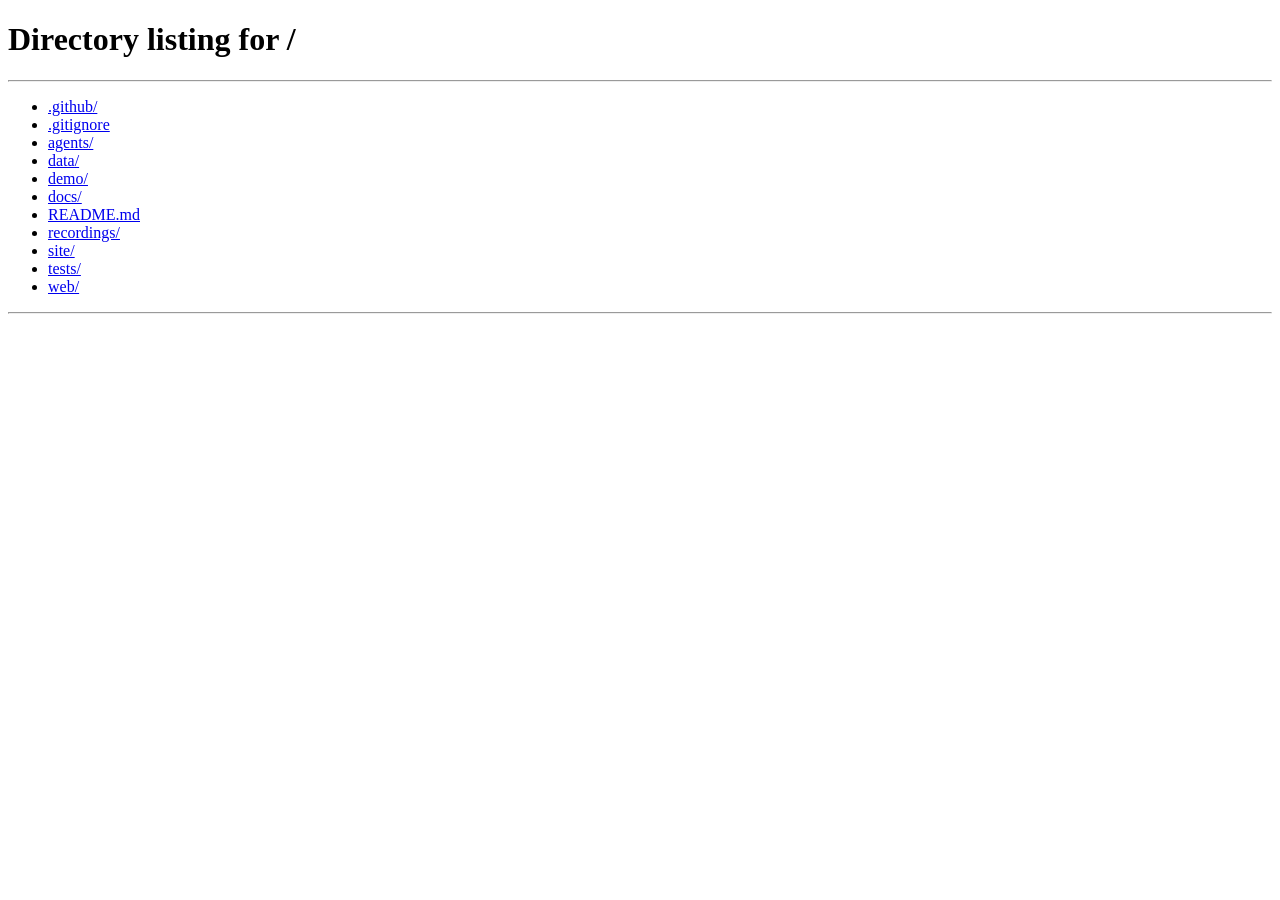
==== commit 4e4c72d7: "Redirect published project pages to the portfolio root. GitHub Pages serves site/, so those HTML fil" ====
--- a/site/index.html
+++ b/site/index.html
@@ -1,20 +1,13 @@
-<!doctype html>
+<!DOCTYPE html>
 <html lang="en">
-<head><meta charset="utf-8"><meta name="viewport" content="width=device-width,initial-scale=1"><title>Calvin Chow · Agentic product workflow</title>
-<style>
-:root{--navy:#132e40;--action:#172b3c;--action-border:#172b3c;--action-hover:#36576b;--header-accent:#cedbe2;--hero-card:#cedbe2;--hero-border:#aebfc9;--hero-hover:#dce6eb;--teal:#097b7e;--muted:#647985;--line:#d8e2e6;--bg:#f3f6f6}*{box-sizing:border-box}body{margin:0;background:var(--bg);color:var(--navy);font:16px/1.6 -apple-system,BlinkMacSystemFont,"Segoe UI",sans-serif}a{color:var(--navy);text-underline-offset:4px}a:focus-visible{outline:3px solid #e8ad47;outline-offset:5px}.wrap{max-width:1140px;margin:auto;padding:0 5vw}header{background:var(--navy);color:white;padding:22px 0 28px}.name{font-size:12px;text-transform:uppercase;letter-spacing:1.6px;color:var(--header-accent)}.hero{max-width:none}.hero h1{margin:16px 0 14px}h1{font-size:32px;line-height:1.15;letter-spacing:-1.1px;margin:16px 0 14px;font-weight:650}@media(min-width:1200px){h1{font-size:34px}}.hero-lead{margin:0 0 20px}.hero-lead p{font-size:15px;line-height:1.55;color:#d5e2e8;max-width:none;margin:0}.hero-lead p+p{margin-top:6px}.hero-lead strong{color:#fff;font-weight:650}main.wrap{padding-top:28px;padding-bottom:36px}.intro{display:grid;grid-template-columns:repeat(3,1fr);gap:18px}.card{background:white;border:1px solid var(--line);border-radius:12px;padding:23px}h2{font-size:23px;line-height:1.3;letter-spacing:-.5px;margin:0 0 17px}h3{font-size:16px;margin:0 0 10px}.card p{color:var(--muted);font-size:14px;margin:0}.eyebrow{color:var(--navy);font-size:11px;text-transform:uppercase;letter-spacing:1.4px;font-weight:700;margin-bottom:8px}#strategy{margin-top:28px}.bottom{margin-top:20px}.workflow-bridge{margin-top:20px;padding-top:20px;border-top:1px solid var(--line)}.workflow-bridge p{font-size:14px;color:var(--muted);max-width:760px;margin:0}.actions{display:flex;align-items:center;flex-wrap:wrap;gap:18px}.cta{display:inline-flex;align-items:center;gap:16px;background:var(--action);color:white;padding:13px 20px;border-radius:7px;text-decoration:none;font-weight:650;border:1px solid var(--action-border)}.cta:hover{background:var(--action-hover)}footer{border-top:1px solid var(--line);padding:22px 0;font-size:12px;color:var(--muted)}footer p{margin:0 0 8px;max-width:950px}
-html{scroll-behavior:smooth;scroll-padding-top:20px}.prototype-link{display:inline-block;font-size:13px;font-weight:650;margin-top:16px}.prototype-note{display:block;font-size:11px;color:var(--muted);margin-top:6px}#prototype{scroll-margin-top:30px}.story-label{margin-bottom:20px}.intro{grid-template-columns:minmax(0,1fr) 18px minmax(0,1fr) 18px minmax(0,1fr);gap:12px}.story-arrow{align-self:center;text-align:center;color:var(--navy);font-size:22px;line-height:1;opacity:.75}
-.path-cards{display:grid;grid-template-columns:repeat(3,minmax(0,1fr));gap:12px;margin:0}.path-card{display:flex;flex-direction:column;gap:4px;min-height:100%;padding:12px 14px;border-radius:10px;border:1px solid var(--hero-border);background:var(--hero-card);text-decoration:none;color:var(--navy);transition:background .15s,border-color .15s}.path-card:hover{background:var(--hero-hover);border-color:var(--hero-border)}.path-kicker{font-size:14px;font-weight:700;line-height:1.35;letter-spacing:-.2px}.path-title{display:flex;align-items:center;justify-content:space-between;gap:12px;font-size:16px;font-weight:650;line-height:1.35}.path-title>span{color:var(--navy);font-size:20px;font-weight:400}.path-description{font-size:13px;line-height:1.45;color:#243e4c}
-.ladder-layout{display:grid;grid-template-columns:minmax(0,1fr) 260px;gap:22px;align-items:center}.ladder{list-style:none;padding:0;margin:0;display:flex;flex-direction:column-reverse}.rung{background:#fff;border:1px solid var(--line);border-radius:12px;padding:14px 16px}.ladder .rung:nth-child(1){margin-right:78px}.ladder .rung:nth-child(3){margin-left:26px;margin-right:52px}.ladder .rung:nth-child(5){margin-left:52px;margin-right:26px}.ladder .rung:nth-child(7){margin-left:78px}.rung h3{margin:0 0 6px}.rung p{margin:0;color:var(--muted);font-size:14px}.signal{display:inline-block;margin-left:8px;padding:1px 8px;border:1px solid var(--line);border-radius:999px;color:var(--muted);font-size:11px;font-weight:650;letter-spacing:.2px;line-height:1.6;vertical-align:1px}.rung p+p{margin-top:6px}.rung-link{padding:8px 18px;text-align:center;color:var(--muted);font-size:13px;line-height:1.4}.rung-link span{color:var(--teal);font-weight:650;margin-right:6px}.guardrail{background:#fff;border:1px solid var(--line);border-left:3px solid var(--teal);border-radius:12px;padding:16px 14px 16px 22px}.outcomes-head{display:flex;align-items:baseline;justify-content:space-between;gap:16px;margin:0 0 8px}.outcomes-head h2{margin:0}.ladder-cue{margin:0 0 14px;font-size:15px;font-weight:650;color:var(--navy);line-height:1.35}.ladder-cue span{color:var(--teal);margin-right:4px}.guardrail h3{margin:0 0 8px;line-height:1.3}.guardrail h3 span{white-space:nowrap}.guardrail p{margin:0;color:var(--muted);font-size:14px}
-@media(max-width:900px){.path-cards{grid-template-columns:1fr}}
-@media(max-width:760px){.intro{grid-template-columns:minmax(0,1fr);gap:14px}.ladder-layout{grid-template-columns:1fr}.ladder-heading,.outcomes-head{flex-wrap:wrap}.ladder-cue{white-space:normal}.ladder .rung{margin:0!important}.wrap{padding:0 6vw}header{padding-bottom:24px}.card{padding:20px}.story-arrow{justify-self:center;transform:rotate(90deg)}}
-@media(prefers-reduced-motion:reduce){html{scroll-behavior:auto}.path-card{transition:none}}
-</style><script defer src="analytics.js"></script>
+<head>
+<meta charset="utf-8">
+<link rel="canonical" href="https://calvin-chow-pm.github.io/">
+<meta http-equiv="refresh" content="0; url=https://calvin-chow-pm.github.io/">
+<title>Redirecting to the portfolio</title>
+<script>location.replace("/" + location.search + location.hash)</script>
 </head>
-<body><header><div class="wrap"><div class="name">Calvin Chow / Product strategy &amp; agentic delivery at Thinkific</div><div class="hero"><h1>Customer problem to shipped result,<br>with my AI agent team</h1><!-- 10% → 35% metric name: analytics engagement --><div class="hero-lead"><p>I led certification at Thinkific from customer research to launch, then used my AI agent team, powered by my AI second brain, to fix a post-launch adoption gap.</p><p><strong>+4 pts NRR</strong> for target certification customers (93% → 97%, QoQ)</p><p><strong>10% → 35% analytics engagement</strong>, shipped by my agent team and approved by my EM</p></div><div class="path-cards" aria-label="Explore the agent team"><a class="path-card" href="workflow.html"><span class="path-kicker">+10% new active programs after release</span><span class="path-title">Shipped improvement <span aria-hidden="true">→</span></span><span class="path-description">Follow a customer problem from investigation to delivery.</span></a><a class="path-card" href="https://calvin-chow-pm.github.io/pm-ai-second-brain/"><span class="path-kicker">~8 → ~2 days from idea to build-ready</span><span class="path-title">AI Second Brain <span aria-hidden="true">↗</span></span><span class="path-description">The system behind my agents.</span></a><a class="path-card" href="system.html"><span class="path-kicker">15 hand-scored anchors, 4-part rubric</span><span class="path-title">Monitoring &amp; evaluation <span aria-hidden="true">→</span></span><span class="path-description">How my agent team’s evidence was scored, corrected and used in decisions.</span></a></div></div></div></header>
-<main class="wrap">
-<section class="outcomes" id="outcomes"><div class="eyebrow">Outcomes achieved at Thinkific</div><div class="outcomes-head"><h2>From activation to retention.</h2></div><p class="ladder-cue"><span aria-hidden="true">↑</span> Read from activation up</p><div class="ladder-layout"><ol class="ladder"><li class="rung"><div class="eyebrow">Activation</div><p><strong>Program-creation conversion</strong> <strong>63.8% → 68.9%</strong></p><p><strong>New active programs +10%</strong> month over month after launch, still rising</p></li><li class="rung-link"><span aria-hidden="true">↑</span>More launched programs give learners more to complete</li><li class="rung"><div class="eyebrow">Adoption</div><p><strong>Active programs completed within 60 days</strong> <strong>~30% → 45%</strong> month over month</p><p><strong>Recertification enablement</strong> <strong>80%</strong> in beta <span class="signal">Expansion signal</span></p></li><li class="rung-link"><span aria-hidden="true">↑</span>Each completion issues a certificate, where admin and learner value meet</li><li class="rung"><div class="eyebrow">North star</div><p><strong>Certificates issued +9%</strong> month over month after certification launched</p></li><li class="rung-link"><span aria-hidden="true">↑</span>Issued certificates show customers value, so they renew and expand</li><li class="rung"><div class="eyebrow">Business outcome</div><p><strong>NRR</strong> <strong>+4 pts</strong> for target certification customers (93% → 97%, QoQ).</p></li></ol><aside class="guardrail"><div class="eyebrow">Guardrail</div><h3><span>Setup stayed simple</span><br>as features were added</h3><p>Certificate designer time <strong>~230 → ~190 seconds</strong>.</p></aside></div></section>
-<section id="strategy" aria-label="Product strategy"><div class="eyebrow story-label">The product story behind certification</div><div class="intro"><section class="card"><div class="eyebrow">Customer understanding</div><h3>Understand professional academies</h3><p>Professional academies run ongoing certification programs. Their workflows and recertification needs informed the certification experience.</p></section><span class="story-arrow" aria-hidden="true">→</span><section class="card"><div class="eyebrow">Strategy &amp; design</div><h3>Design the product response</h3><p>I defined customer segments, jobs, dashboard requirements and success measures, and prototyped the experience. Analytics implemented the dashboard.</p><a class="prototype-link" id="prototype" href="https://calvin-chow-pm.github.io/agentic-product-workflow/prototype.html?view=overview">Try the certification prototype ↗</a></section><span class="story-arrow" aria-hidden="true">→</span><section class="card"><div class="eyebrow">Post-launch judgement</div><h3>Improve discovery after launch</h3><p>Usage lagged behind comparable product dashboards, despite similar adoption. I used my connected AI team to investigate the gap and ship a contextual analytics link.</p></section></div>
-</section>
-<section class="workflow-bridge" aria-labelledby="workflow-heading"><div class="eyebrow">The agentic workflow</div><h2 id="workflow-heading">How my connected AI team supported the adoption improvement</h2><p>The seven-step walkthrough shows investigation, evidence gathering, design, implementation, review and learning reuse through a cloud-based Grok Bot team connected to my AI second brain.</p><div class="actions bottom"><a class="cta" href="workflow.html">See the AI team in action <span aria-hidden="true">→</span></a></div></section></main>
-<footer><div class="wrap"><p>Sample-data reconstruction of a workflow I used at Thinkific; no company code.</p><p>My AI second brain held context, memory, skills and reviewed learning; the Grok Bot team extended it into cloud-based collaboration, connected through Confluence, Drive and Cursor. This reconstruction uses Codex and local workers; the hosted version presents a saved run and an interactive prototype.</p><a href="https://github.com/calvin-chow-pm/agentic-product-workflow">View demo source on GitHub ↗</a></div></footer></body></html>
+<body>
+<p><a href="https://calvin-chow-pm.github.io/">Continue to the portfolio</a></p>
+</body>
+</html>
